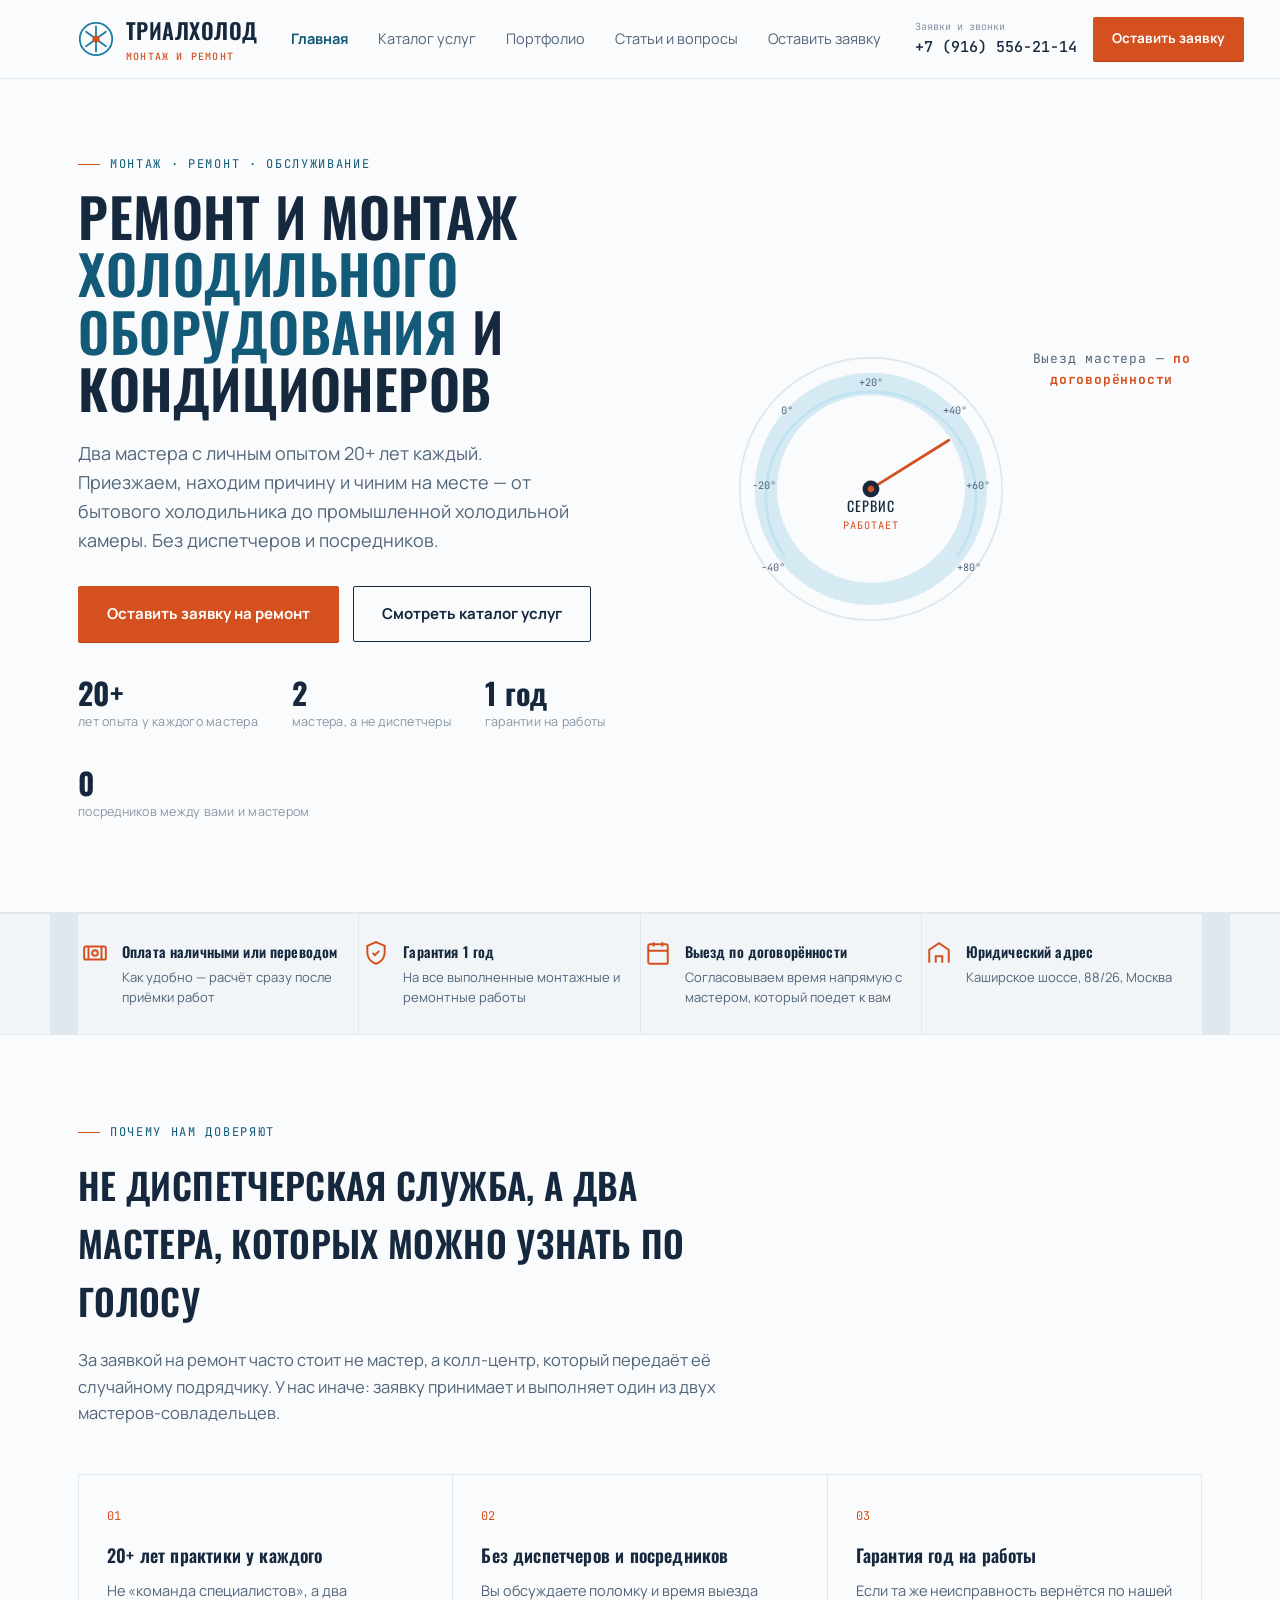
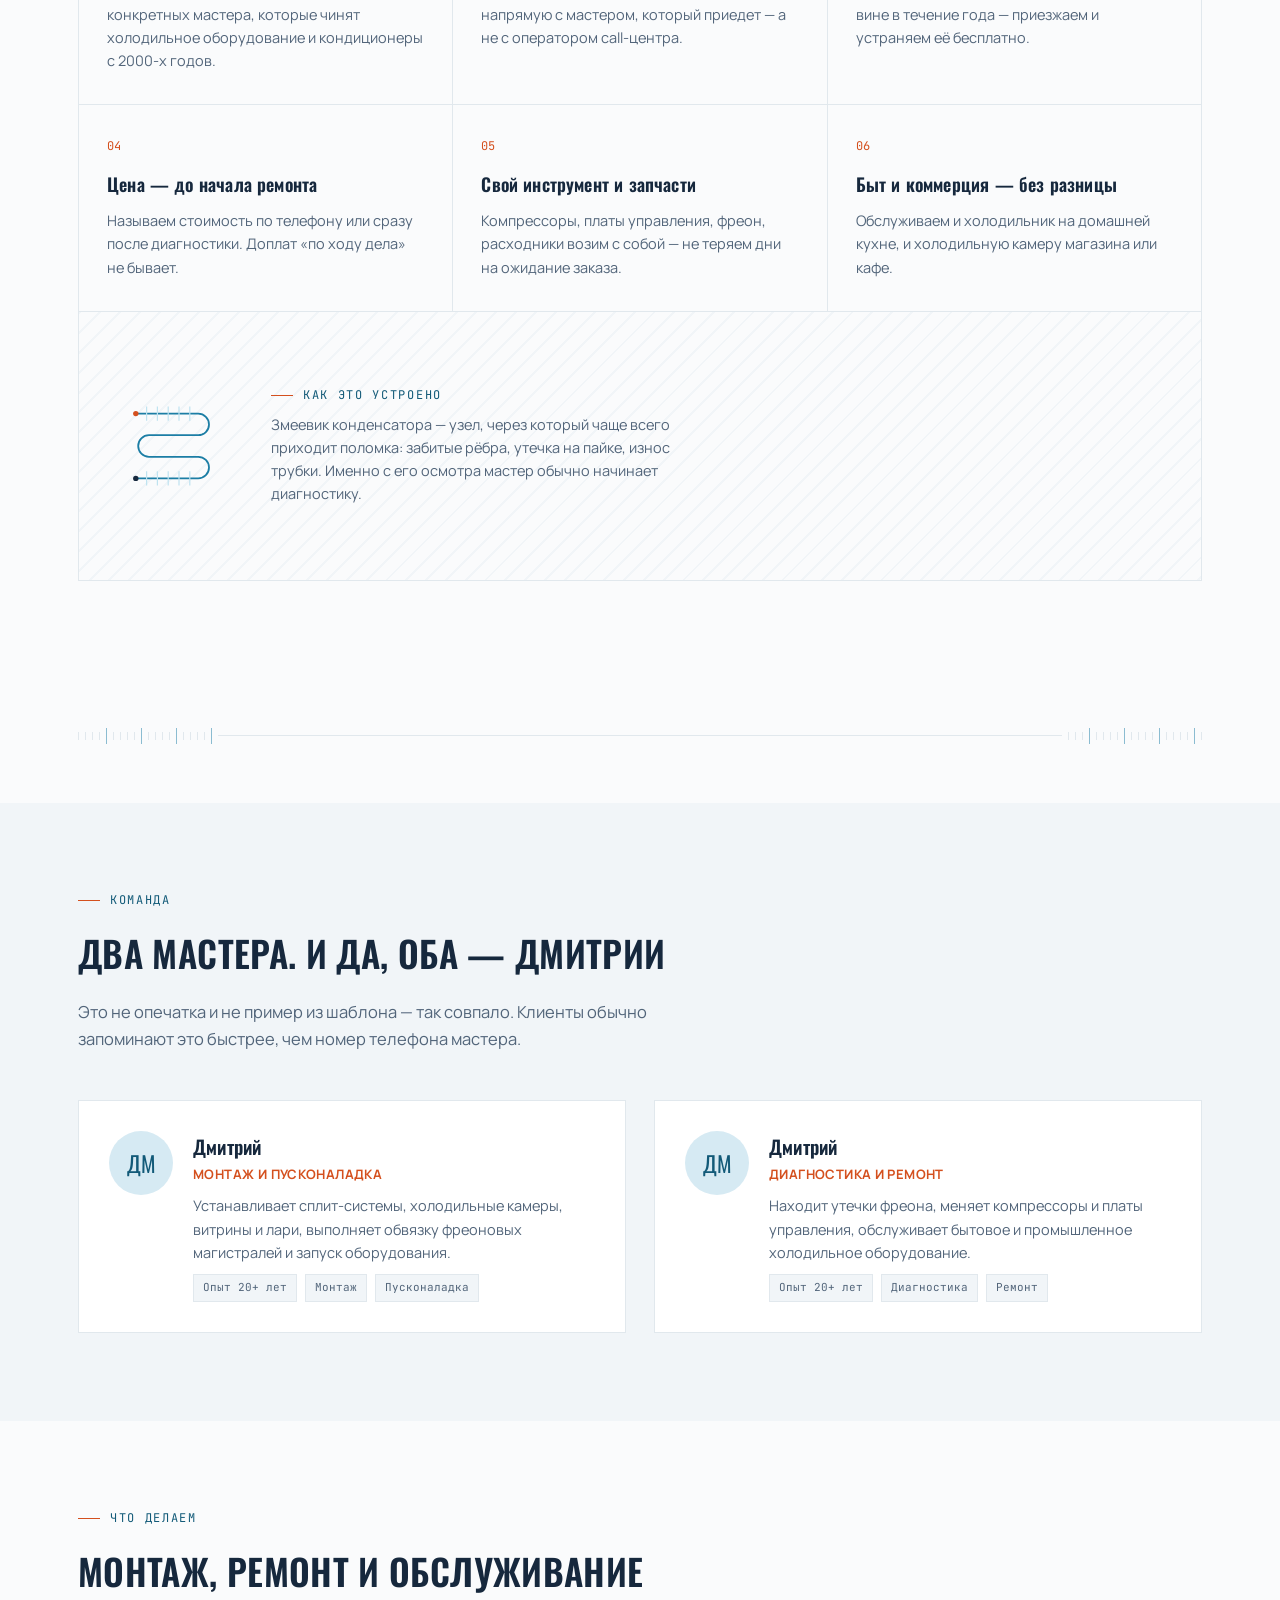
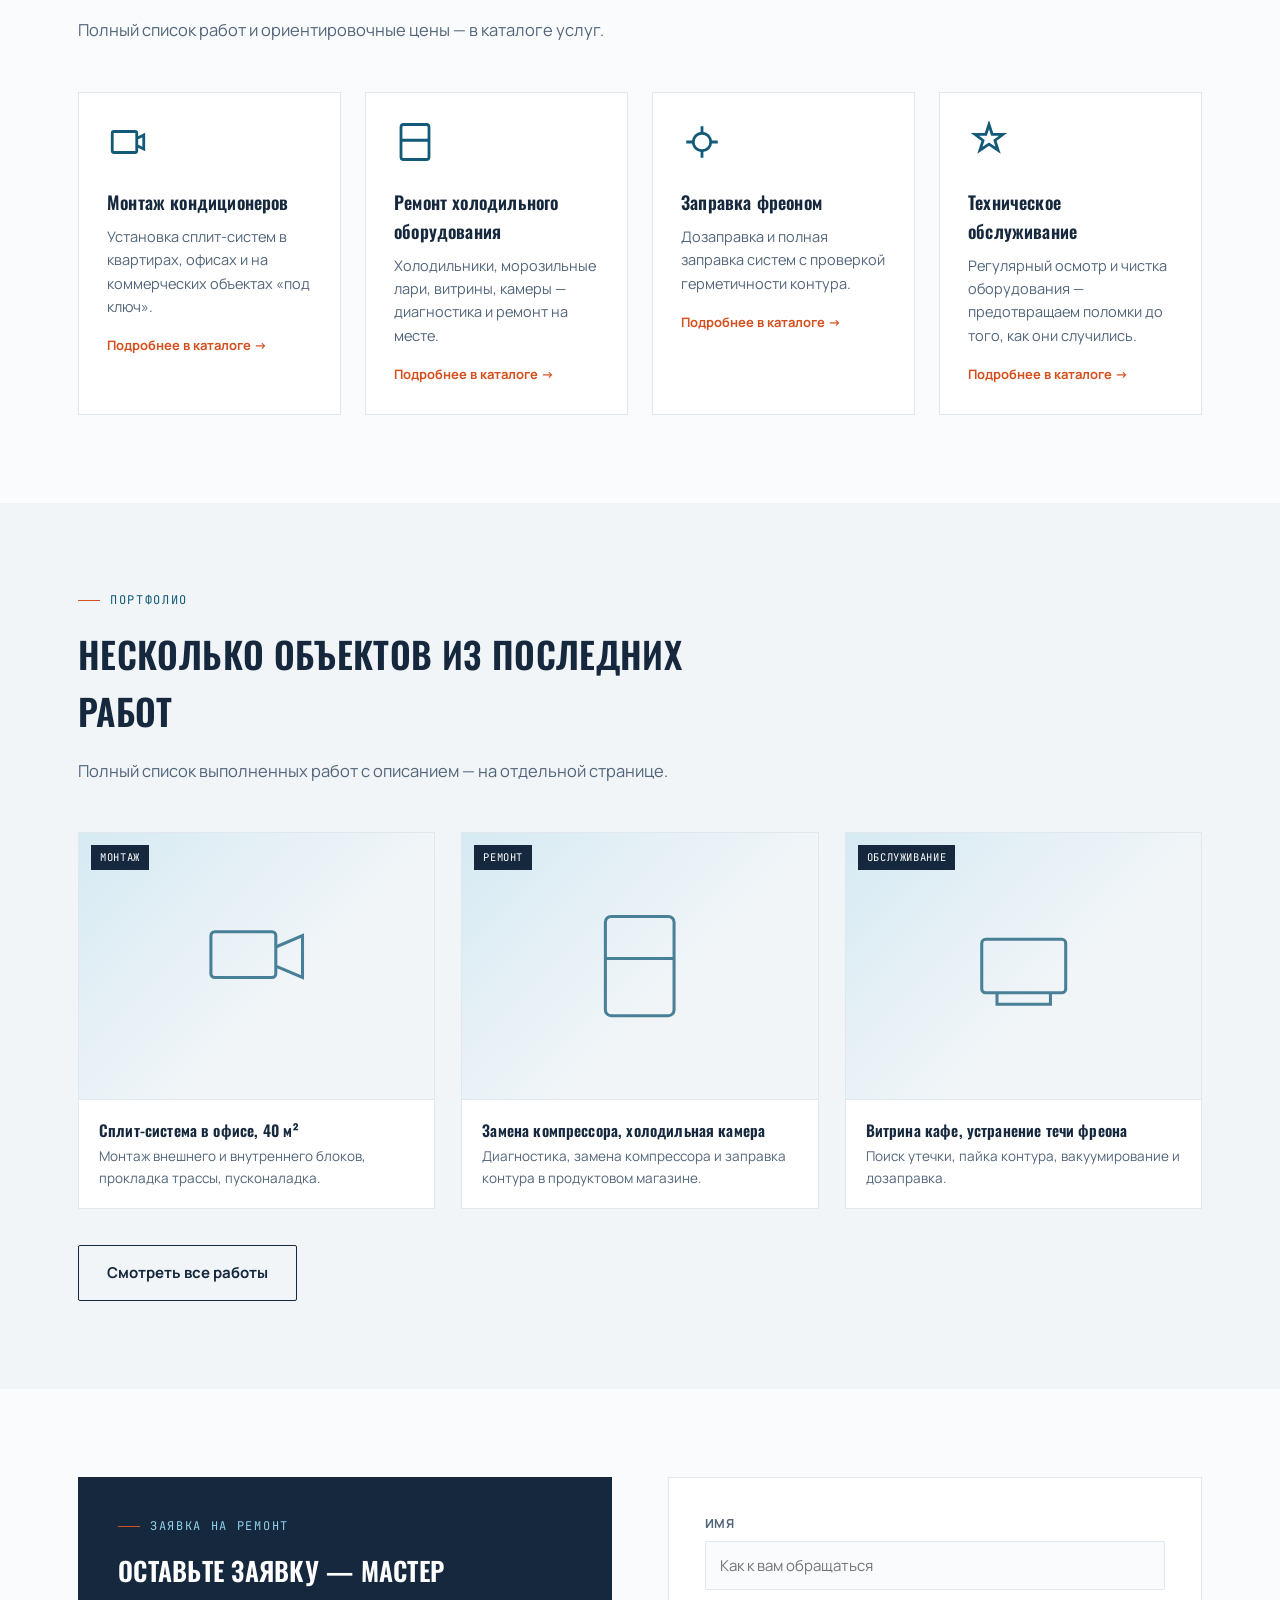
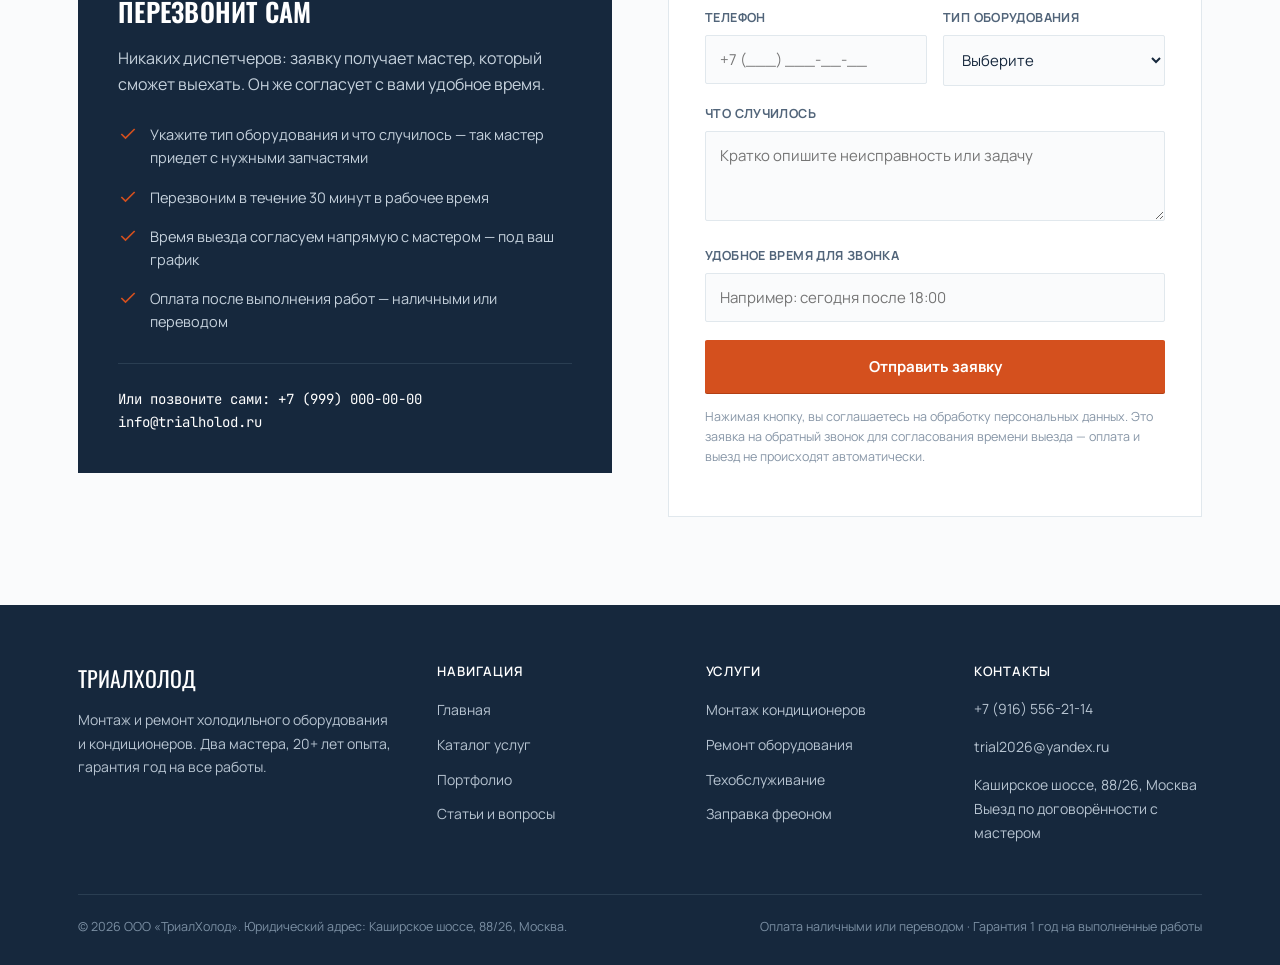
==== index.html @ 6e5ec0d1 "Update contact information in index.html" ====
<!DOCTYPE html>
<html lang="ru">
<head>
<!-- Yandex.Metrika counter -->
<script type="text/javascript">
    (function(m,e,t,r,i,k,a){
        m[i]=m[i]||function(){(m[i].a=m[i].a||[]).push(arguments)};
        m[i].l=1*new Date();
        for (var j = 0; j < document.scripts.length; j++) {if (document.scripts[j].src === r) { return; }}
        k=e.createElement(t),a=e.getElementsByTagName(t)[0],k.async=1,k.src=r,a.parentNode.insertBefore(k,a)
    })(window, document,'script','https://mc.yandex.ru/metrika/tag.js?id=111605319', 'ym');
    ym(111605319, 'init', {ssr:true, webvisor:true, clickmap:true, ecommerce:"dataLayer", referrer: document.referrer, url: location.href, accurateTrackBounce:true, trackLinks:true});
</script>
<noscript><div><img src="https://mc.yandex.ru/watch/111605319" style="position:absolute; left:-9999px;" alt="" /></div></noscript>
<!-- /Yandex.Metrika counter -->
 
<meta charset="UTF-8">
<meta name="viewport" content="width=device-width, initial-scale=1.0">
<title>ТриалХолод — ремонт и монтаж холодильного оборудования и кондиционеров</title>
<meta name="description" content="Монтаж и ремонт холодильного оборудования и кондиционеров. Два мастера с опытом 20+ лет. Гарантия год. Оставьте заявку на сайте.">
<link rel="preconnect" href="https://fonts.googleapis.com">
<link href="https://fonts.googleapis.com/css2?family=Oswald:wght@400;500;600;700&family=Manrope:wght@400;500;700;800&family=JetBrains+Mono:wght@400;500;700&display=swap" rel="stylesheet">
<link rel="stylesheet" href="style.css">
</head>
<body>
 
<header class="site-header">
  <div class="container">
    <a href="index.html" class="brand">
      <svg class="brand-mark" viewBox="0 0 40 40" fill="none" xmlns="http://www.w3.org/2000/svg">
        <circle cx="20" cy="20" r="18" stroke="#1C7EA5" stroke-width="2"/>
        <path d="M20 6V34M9 12L31 28M31 12L9 28" stroke="#1C7EA5" stroke-width="2" stroke-linecap="round"/>
        <circle cx="20" cy="20" r="4" fill="#D4501E"/>
      </svg>
      <span>ТРИАЛХОЛОД<small>монтаж и ремонт</small></span>
    </a>
 
    <button class="nav-toggle" aria-label="Открыть меню" aria-expanded="false">
      <span></span><span></span><span></span>
    </button>
 
    <nav class="main-nav">
      <a href="index.html" class="active">Главная</a>
      <a href="catalog.html">Каталог услуг</a>
      <a href="portfolio.html">Портфолио</a>
      <a href="articles.html">Статьи и вопросы</a>
      <a href="index.html#request">Оставить заявку</a>
    </nav>
 
    <div class="header-right">
      <a href="tel:+79990000000" class="header-phone"><small>Заявки и звонки</small>+7 (916) 556-21-14</a>
      <a href="index.html#request" class="btn btn-primary btn-sm">Оставить заявку</a>
    </div>
  </div>
</header>
 
<!-- ================= HERO ================= -->
<section class="hero">
  <div class="container">
    <div class="hero-text">
      <div class="eyebrow">Монтаж · Ремонт · Обслуживание</div>
      <h1>Ремонт и монтаж <em>холодильного оборудования</em> и кондиционеров</h1>
      <p class="lead">Два мастера с личным опытом 20+ лет каждый. Приезжаем, находим причину и чиним на месте — от бытового холодильника до промышленной холодильной камеры. Без диспетчеров и посредников.</p>
      <div class="hero-actions">
        <a href="#request" class="btn btn-primary">Оставить заявку на ремонт</a>
        <a href="catalog.html" class="btn btn-outline">Смотреть каталог услуг</a>
      </div>
      <div class="hero-stats">
        <div><b>20+</b><span>лет опыта у каждого мастера</span></div>
        <div><b>2</b><span>мастера, а не диспетчеры</span></div>
        <div><b>1 год</b><span>гарантии на работы</span></div>
        <div><b>0</b><span>посредников между вами и мастером</span></div>
      </div>
    </div>
 
    <div class="gauge-wrap">
      <svg viewBox="0 0 320 320" width="100%" style="max-width:340px">
        <circle cx="160" cy="160" r="140" fill="#FAFBFC" stroke="#E1E8ED" stroke-width="2"/>
        <circle cx="160" cy="160" r="112" fill="none" stroke="#D6EAF3" stroke-width="24" stroke-dasharray="1 6.2" stroke-linecap="round" transform="rotate(-210 160 160)" />
        <!-- дуга низкого/рабочего давления -->
        <path d="M 68 232 A 112 112 0 1 1 252 232" fill="none" stroke="#BFE3F0" stroke-width="3"/>
        <!-- метки шкалы, температура -->
        <g font-family="JetBrains Mono" font-size="11" fill="#52657A">
          <text x="55" y="248" text-anchor="middle">-40°</text>
          <text x="46" y="160" text-anchor="middle">-20°</text>
          <text x="70" y="80" text-anchor="middle">0°</text>
          <text x="160" y="50" text-anchor="middle">+20°</text>
          <text x="250" y="80" text-anchor="middle">+40°</text>
          <text x="274" y="160" text-anchor="middle">+60°</text>
          <text x="265" y="248" text-anchor="middle">+80°</text>
        </g>
        <!-- центральная надпись -->
        <text x="160" y="185" text-anchor="middle" font-family="Oswald" font-size="15" letter-spacing="1" fill="#16283D">СЕРВИС</text>
        <text x="160" y="203" text-anchor="middle" font-family="JetBrains Mono" font-size="11" letter-spacing="1" fill="#D4501E">РАБОТАЕТ</text>
        <!-- стрелка -->
        <g id="gaugeNeedle" style="transform-origin:160px 160px; transform: rotate(-140deg);">
          <line x1="160" y1="160" x2="160" y2="62" stroke="#D4501E" stroke-width="3" stroke-linecap="round"/>
          <circle cx="160" cy="160" r="9" fill="#16283D"/>
          <circle cx="160" cy="160" r="3.5" fill="#D4501E"/>
        </g>
      </svg>
      <div class="gauge-readout">Выезд мастера — <b>по договорённости</b></div>
    </div>
  </div>
</section>
 
<!-- ================= ИНФО-ПОЛОСА ================= -->
<div class="info-strip">
  <div class="container">
    <div class="info-item">
      <svg viewBox="0 0 24 24" fill="none" stroke="currentColor" stroke-width="1.8"><rect x="2" y="6" width="20" height="12" rx="1.5"/><circle cx="12" cy="12" r="2.6"/><path d="M6 6v12M18 6v12"/></svg>
      <div><h4>Оплата наличными или переводом</h4><p>Как удобно — расчёт сразу после приёмки работ</p></div>
    </div>
    <div class="info-item">
      <svg viewBox="0 0 24 24" fill="none" stroke="currentColor" stroke-width="1.8"><path d="M12 2l8 3.5v6c0 5-3.4 8.6-8 10.5-4.6-1.9-8-5.5-8-10.5v-6L12 2z"/><path d="M9 12l2 2 4-4"/></svg>
      <div><h4>Гарантия 1 год</h4><p>На все выполненные монтажные и ремонтные работы</p></div>
    </div>
    <div class="info-item">
      <svg viewBox="0 0 24 24" fill="none" stroke="currentColor" stroke-width="1.8"><rect x="3" y="4" width="18" height="18" rx="1.5"/><path d="M3 10h18M8 2v4M16 2v4"/></svg>
      <div><h4>Выезд по договорённости</h4><p>Согласовываем время напрямую с мастером, который поедет к вам</p></div>
    </div>
    <div class="info-item">
      <svg viewBox="0 0 24 24" fill="none" stroke="currentColor" stroke-width="1.8"><path d="M3 21V9l9-6 9 6v12"/><path d="M9 21v-6h6v6"/></svg>
      <div><h4>Юридический адрес</h4><p>Каширское шоссе, 88/26, Москва</p></div>
    </div>
  </div>
</div>
 
<!-- ================= ДОВЕРИЕ ================= -->
<section id="trust">
  <div class="container">
    <div class="section-head">
      <div class="eyebrow">Почему нам доверяют</div>
      <h2>Не диспетчерская служба, а два мастера, которых можно узнать по голосу</h2>
      <p>За заявкой на ремонт часто стоит не мастер, а колл-центр, который передаёт её случайному подрядчику. У нас иначе: заявку принимает и выполняет один из двух мастеров-совладельцев.</p>
    </div>
 
    <div class="trust-grid">
      <div class="trust-card">
        <div class="num">01</div>
        <h3>20+ лет практики у каждого</h3>
        <p>Не «команда специалистов», а два конкретных мастера, которые чинят холодильное оборудование и кондиционеры с 2000-х годов.</p>
      </div>
      <div class="trust-card">
        <div class="num">02</div>
        <h3>Без диспетчеров и посредников</h3>
        <p>Вы обсуждаете поломку и время выезда напрямую с мастером, который приедет — а не с оператором call-центра.</p>
      </div>
      <div class="trust-card">
        <div class="num">03</div>
        <h3>Гарантия год на работы</h3>
        <p>Если та же неисправность вернётся по нашей вине в течение года — приезжаем и устраняем её бесплатно.</p>
      </div>
      <div class="trust-card">
        <div class="num">04</div>
        <h3>Цена — до начала ремонта</h3>
        <p>Называем стоимость по телефону или сразу после диагностики. Доплат «по ходу дела» не бывает.</p>
      </div>
      <div class="trust-card">
        <div class="num">05</div>
        <h3>Свой инструмент и запчасти</h3>
        <p>Компрессоры, платы управления, фреон, расходники возим с собой — не теряем дни на ожидание заказа.</p>
      </div>
      <div class="trust-card">
        <div class="num">06</div>
        <h3>Быт и коммерция — без разницы</h3>
        <p>Обслуживаем и холодильник на домашней кухне, и холодильную камеру магазина или кафе.</p>
      </div>
    </div>
 
    <div class="trust-card--graphic">
      <svg viewBox="0 0 200 200" width="200" height="200">
        <!-- змеевик конденсатора: трубка + рёбра охлаждения -->
        <g fill="none" stroke="#1C7EA5" stroke-width="3" stroke-linecap="round">
          <path d="M28 46 H132 A18 18 0 0 1 150 64 V64 A18 18 0 0 1 132 82 H50 A18 18 0 0 0 32 100 V100 A18 18 0 0 0 50 118 H132 A18 18 0 0 1 150 136 V136 A18 18 0 0 1 132 154 H28"/>
        </g>
        <g stroke="#BFE3F0" stroke-width="2">
          <line x1="46" y1="34" x2="46" y2="58"/>
          <line x1="64" y1="34" x2="64" y2="58"/>
          <line x1="82" y1="34" x2="82" y2="58"/>
          <line x1="100" y1="34" x2="100" y2="58"/>
          <line x1="118" y1="34" x2="118" y2="58"/>
          <line x1="46" y1="142" x2="46" y2="166"/>
          <line x1="64" y1="142" x2="64" y2="166"/>
          <line x1="82" y1="142" x2="82" y2="166"/>
          <line x1="100" y1="142" x2="100" y2="166"/>
          <line x1="118" y1="142" x2="118" y2="166"/>
        </g>
        <circle cx="28" cy="46" r="4.5" fill="#D4501E"/>
        <circle cx="28" cy="154" r="4.5" fill="#16283D"/>
      </svg>
      <div class="graphic-caption">
        <div class="eyebrow">Как это устроено</div>
        <p>Змеевик конденсатора — узел, через который чаще всего приходит поломка: забитые рёбра, утечка на пайке, износ трубки. Именно с его осмотра мастер обычно начинает диагностику.</p>
      </div>
    </div>
  </div>
</section>
 
<div class="container"><div class="gauge-divider" aria-hidden="true">
  <span></span><span></span><span></span><span></span><span></span><span></span><span></span><span></span><span></span><span></span><span></span><span></span><span></span><span></span><span></span><span></span><span></span><span></span><span></span><span></span>
  <div class="mid"></div>
  <span></span><span></span><span></span><span></span><span></span><span></span><span></span><span></span><span></span><span></span><span></span><span></span><span></span><span></span><span></span><span></span><span></span><span></span><span></span><span></span>
</div></div>
 
<!-- ================= КОМАНДА ================= -->
<section class="section-alt" id="team">
  <div class="container">
    <div class="section-head">
      <div class="eyebrow">Команда</div>
      <h2>Два мастера. И да, оба — Дмитрии</h2>
      <p>Это не опечатка и не пример из шаблона — так совпало. Клиенты обычно запоминают это быстрее, чем номер телефона мастера.</p>
    </div>
 
    <div class="team-grid">
      <div class="team-card">
        <div class="team-avatar">ДМ</div>
        <div>
          <h3>Дмитрий</h3>
          <div class="team-role">Монтаж и пусконаладка</div>
          <p>Устанавливает сплит-системы, холодильные камеры, витрины и лари, выполняет обвязку фреоновых магистралей и запуск оборудования.</p>
          <div class="team-tags"><span>Опыт 20+ лет</span><span>Монтаж</span><span>Пусконаладка</span></div>
        </div>
      </div>
      <div class="team-card">
        <div class="team-avatar">ДМ</div>
        <div>
          <h3>Дмитрий</h3>
          <div class="team-role">Диагностика и ремонт</div>
          <p>Находит утечки фреона, меняет компрессоры и платы управления, обслуживает бытовое и промышленное холодильное оборудование.</p>
          <div class="team-tags"><span>Опыт 20+ лет</span><span>Диагностика</span><span>Ремонт</span></div>
        </div>
      </div>
    </div>
  </div>
</section>
 
<!-- ================= УСЛУГИ (превью) ================= -->
<section id="services">
  <div class="container">
    <div class="section-head">
      <div class="eyebrow">Что делаем</div>
      <h2>Монтаж, ремонт и обслуживание</h2>
      <p>Полный список работ и ориентировочные цены — в каталоге услуг.</p>
    </div>
 
    <div class="service-grid">
      <div class="service-card">
        <svg class="service-icon" viewBox="0 0 24 24" fill="none" stroke="currentColor" stroke-width="1.6"><rect x="3" y="6" width="14" height="12" rx="1"/><path d="M17 10l4-2v8l-4-2"/></svg>
        <h3>Монтаж кондиционеров</h3>
        <p>Установка сплит-систем в квартирах, офисах и на коммерческих объектах «под ключ».</p>
        <a class="more" href="catalog.html#montaj">Подробнее в каталоге →</a>
      </div>
      <div class="service-card">
        <svg class="service-icon" viewBox="0 0 24 24" fill="none" stroke="currentColor" stroke-width="1.6"><rect x="4" y="2" width="16" height="20" rx="1.5"/><path d="M4 11h16M8 6h.01M8 15h.01"/></svg>
        <h3>Ремонт холодильного оборудования</h3>
        <p>Холодильники, морозильные лари, витрины, камеры — диагностика и ремонт на месте.</p>
        <a class="more" href="catalog.html#remont">Подробнее в каталоге →</a>
      </div>
      <div class="service-card">
        <svg class="service-icon" viewBox="0 0 24 24" fill="none" stroke="currentColor" stroke-width="1.6"><path d="M12 3v4M12 17v4M3 12h4M17 12h4"/><circle cx="12" cy="12" r="5"/></svg>
        <h3>Заправка фреоном</h3>
        <p>Дозаправка и полная заправка систем с проверкой герметичности контура.</p>
        <a class="more" href="catalog.html#zapravka">Подробнее в каталоге →</a>
      </div>
      <div class="service-card">
        <svg class="service-icon" viewBox="0 0 24 24" fill="none" stroke="currentColor" stroke-width="1.6"><path d="M12 2l1.8 5.6H20l-4.6 3.5 1.8 5.6L12 13.2 6.8 16.7l1.8-5.6L4 7.6h6.2z"/></svg>
        <h3>Техническое обслуживание</h3>
        <p>Регулярный осмотр и чистка оборудования — предотвращаем поломки до того, как они случились.</p>
        <a class="more" href="catalog.html#to">Подробнее в каталоге →</a>
      </div>
    </div>
  </div>
</section>
 
<!-- ================= ПОРТФОЛИО (превью) ================= -->
<section class="section-alt" id="portfolio-preview">
  <div class="container">
    <div class="section-head">
      <div class="eyebrow">Портфолио</div>
      <h2>Несколько объектов из последних работ</h2>
      <p>Полный список выполненных работ с описанием — на отдельной странице.</p>
    </div>
 
    <div class="portfolio-grid">
      <div class="portfolio-card">
        <div class="portfolio-media">
          <span class="portfolio-tag">Монтаж</span>
          <svg viewBox="0 0 64 64" fill="none" stroke="currentColor" stroke-width="1.6"><rect x="8" y="14" width="34" height="24" rx="2"/><path d="M42 22l14-6v22l-14-6"/></svg>
        </div>
        <div class="portfolio-body">
          <h4>Сплит-система в офисе, 40 м²</h4>
          <p>Монтаж внешнего и внутреннего блоков, прокладка трассы, пусконаладка.</p>
        </div>
      </div>
      <div class="portfolio-card">
        <div class="portfolio-media">
          <span class="portfolio-tag">Ремонт</span>
          <svg viewBox="0 0 64 64" fill="none" stroke="currentColor" stroke-width="1.6"><rect x="14" y="6" width="36" height="52" rx="3"/><path d="M14 28h36M22 14h.01M22 40h.01"/></svg>
        </div>
        <div class="portfolio-body">
          <h4>Замена компрессора, холодильная камера</h4>
          <p>Диагностика, замена компрессора и заправка контура в продуктовом магазине.</p>
        </div>
      </div>
      <div class="portfolio-card">
        <div class="portfolio-media">
          <span class="portfolio-tag">Обслуживание</span>
          <svg viewBox="0 0 64 64" fill="none" stroke="currentColor" stroke-width="1.6"><rect x="10" y="18" width="44" height="28" rx="2"/><path d="M18 46v6h28v-6"/></svg>
        </div>
        <div class="portfolio-body">
          <h4>Витрина кафе, устранение течи фреона</h4>
          <p>Поиск утечки, пайка контура, вакуумирование и дозаправка.</p>
        </div>
      </div>
    </div>
 
    <div style="margin-top:36px">
      <a href="portfolio.html" class="btn btn-outline">Смотреть все работы</a>
    </div>
  </div>
</section>
 
<!-- ================= ФОРМА ЗАЯВКИ ================= -->
<section id="request">
  <div class="container">
    <div class="form-wrap">
      <div class="form-panel">
        <div class="eyebrow" style="color:#8FD1EA">Заявка на ремонт</div>
        <h2>Оставьте заявку — мастер перезвонит сам</h2>
        <p>Никаких диспетчеров: заявку получает мастер, который сможет выехать. Он же согласует с вами удобное время.</p>
        <ul>
          <li>
            <svg viewBox="0 0 24 24" fill="none" stroke="currentColor" stroke-width="2"><path d="M20 6L9 17l-5-5"/></svg>
            Укажите тип оборудования и что случилось — так мастер приедет с нужными запчастями
          </li>
          <li>
            <svg viewBox="0 0 24 24" fill="none" stroke="currentColor" stroke-width="2"><path d="M20 6L9 17l-5-5"/></svg>
            Перезвоним в течение 30 минут в рабочее время
          </li>
          <li>
            <svg viewBox="0 0 24 24" fill="none" stroke="currentColor" stroke-width="2"><path d="M20 6L9 17l-5-5"/></svg>
            Время выезда согласуем напрямую с мастером — под ваш график
          </li>
          <li>
            <svg viewBox="0 0 24 24" fill="none" stroke="currentColor" stroke-width="2"><path d="M20 6L9 17l-5-5"/></svg>
            Оплата после выполнения работ — наличными или переводом
          </li>
        </ul>
        <div class="contact-line">
          Или позвоните сами: <a href="tel:+79990000000">+7 (999) 000-00-00</a><br>
          <a href="mailto:info@trialholod.ru">info@trialholod.ru</a>
        </div>
      </div>
 
      <form class="card-form" id="repairForm" action="https://formspree.io/f/xbgrkzpb" method="POST" novalidate>
        <div class="form-success" id="formSuccess"></div>
 
        <div class="field">
          <label for="f-name">Имя</label>
          <input type="text" id="f-name" name="name" placeholder="Как к вам обращаться" required>
        </div>
 
        <div class="field-row">
          <div class="field">
            <label for="f-phone">Телефон</label>
            <input type="tel" id="f-phone" name="phone" placeholder="+7 (___) ___-__-__" required>
          </div>
          <div class="field">
            <label for="f-equipment">Тип оборудования</label>
            <select id="f-equipment" name="equipment" required>
              <option value="" disabled selected>Выберите</option>
              <option>Бытовой холодильник</option>
              <option>Морозильный ларь / камера</option>
              <option>Холодильная витрина</option>
              <option>Кондиционер / сплит-система</option>
              <option>Промышленная холодильная установка</option>
              <option>Другое</option>
            </select>
          </div>
        </div>
 
        <div class="field">
          <label for="f-issue">Что случилось</label>
          <textarea id="f-issue" name="issue" placeholder="Кратко опишите неисправность или задачу"></textarea>
        </div>
 
        <div class="field">
          <label for="f-time">Удобное время для звонка</label>
          <input type="text" id="f-time" name="time" placeholder="Например: сегодня после 18:00">
        </div>
 
        <button type="submit" class="btn btn-primary btn-block">Отправить заявку</button>
        <p class="form-note">Нажимая кнопку, вы соглашаетесь на обработку персональных данных. Это заявка на обратный звонок для согласования времени выезда — оплата и выезд не происходят автоматически.</p>
      </form>
    </div>
  </div>
</section>
 
<footer class="site-footer">
  <div class="container">
    <div class="footer-grid">
      <div>
        <div class="footer-brand">ТРИАЛХОЛОД</div>
        <p>Монтаж и ремонт холодильного оборудования и кондиционеров. Два мастера, 20+ лет опыта, гарантия год на все работы.</p>
      </div>
      <div>
        <h4>Навигация</h4>
        <ul>
          <li><a href="index.html">Главная</a></li>
          <li><a href="catalog.html">Каталог услуг</a></li>
          <li><a href="portfolio.html">Портфолио</a></li>
          <li><a href="articles.html">Статьи и вопросы</a></li>
        </ul>
      </div>
      <div>
        <h4>Услуги</h4>
        <ul>
          <li><a href="catalog.html#montaj">Монтаж кондиционеров</a></li>
          <li><a href="catalog.html#remont">Ремонт оборудования</a></li>
          <li><a href="catalog.html#to">Техобслуживание</a></li>
          <li><a href="catalog.html#zapravka">Заправка фреоном</a></li>
        </ul>
      </div>
      <div>
        <h4>Контакты</h4>
        <p><a href="tel:+79165562114">+7 (916) 556-21-14</a></p>
        <p><a href="mailto:trial2026@yandex.ru">trial2026@yandex.ru</a></p>
        <p>Каширское шоссе, 88/26, Москва<br>Выезд по договорённости с мастером</p>
      </div>
    </div>
    <div class="footer-bottom">
      <span>© 2026 ООО «ТриалХолод». Юридический адрес: Каширское шоссе, 88/26, Москва.</span>
      <span>Оплата наличными или переводом · Гарантия 1 год на выполненные работы</span>
    </div>
  </div>
</footer>
 
<script src="script.js"></script>
</body>
</html>
---- style.css ----
/* ==========================================================================
   ТРИАЛХОЛОД — общие стили
   Палитра: холодный "морозный" верх + тёплый акцент манометра (гейдж-красный)
   ========================================================================== */
 
:root{
  --paper:      #FAFBFC;
  --paper-2:    #F1F5F8;
  --ink:        #16283D;
  --steel:      #52657A;
  --steel-lt:   #8695A6;
  --frost:      #D6EAF3;
  --frost-2:    #BFE3F0;
  --gauge-blue: #1C7EA5;
  --gauge-blue-dk:#125A78;
  --gauge-red:  #D4501E;
  --gauge-red-dk:#B23F14;
  --line:       #E1E8ED;
  --white:      #FFFFFF;
 
  --f-display: 'Oswald', 'Arial Narrow', sans-serif;
  --f-body: 'Manrope', 'Segoe UI', sans-serif;
  --f-mono: 'JetBrains Mono', 'Courier New', monospace;
 
  --radius: 2px;
  --container: 1180px;
}
 
*,*::before,*::after{ box-sizing:border-box; }
html{ scroll-behavior:smooth; }
body{
  margin:0;
  background:var(--paper);
  color:var(--ink);
  font-family:var(--f-body);
  font-size:16px;
  line-height:1.6;
  -webkit-font-smoothing:antialiased;
}
img{ max-width:100%; display:block; }
a{ color:inherit; }
h1,h2,h3,h4{
  font-family:var(--f-display);
  font-weight:600;
  letter-spacing:.01em;
  margin:0 0 .5em;
  color:var(--ink);
}
p{ margin:0 0 1em; color:var(--steel); }
.container{
  max-width:var(--container);
  margin:0 auto;
  padding:0 28px;
}
 
:focus-visible{
  outline:3px solid var(--gauge-blue);
  outline-offset:2px;
}
 
@media (prefers-reduced-motion: reduce){
  *{ animation-duration:.001ms !important; animation-iteration-count:1 !important; transition-duration:.001ms !important; scroll-behavior:auto !important; }
}
 
/* ---------- eyebrow / labels ---------- */
.eyebrow{
  font-family:var(--f-mono);
  font-size:12px;
  letter-spacing:.14em;
  text-transform:uppercase;
  color:var(--gauge-blue-dk);
  display:flex;
  align-items:center;
  gap:10px;
  margin-bottom:14px;
}
.eyebrow::before{
  content:"";
  width:22px; height:1px;
  background:var(--gauge-red);
  display:inline-block;
}
 
/* ---------- gauge tick divider (signature motif) ---------- */
.gauge-divider{
  display:flex;
  align-items:center;
  gap:6px;
  height:22px;
  margin:56px 0;
  color:var(--steel-lt);
  overflow:hidden;
}
.gauge-divider span{
  width:1px; height:8px; background:var(--line); flex:0 0 auto;
}
.gauge-divider span:nth-child(5n){ height:16px; background:var(--gauge-blue); opacity:.5;}
.gauge-divider .mid{
  flex:1 1 auto; height:1px; background:var(--line);
}
 
/* ---------- header ---------- */
.site-header{
  position:sticky; top:0; z-index:50;
  background:rgba(250,251,252,.92);
  backdrop-filter:blur(6px);
  border-bottom:1px solid var(--line);
}
.site-header .container{
  display:flex; align-items:center; justify-content:space-between;
  height:78px;
  gap:20px;
}
.brand{
  display:flex; align-items:center; gap:12px;
  font-family:var(--f-display);
  font-size:22px;
  font-weight:600;
  letter-spacing:.02em;
  text-decoration:none;
  color:var(--ink);
  white-space:nowrap;
}
.brand-mark{
  width:36px; height:36px;
  flex:0 0 auto;
}
.brand small{
  display:block;
  font-family:var(--f-mono);
  font-size:10px;
  letter-spacing:.12em;
  color:var(--gauge-red);
  font-weight:500;
  text-transform:uppercase;
}
nav.main-nav{
  display:flex; align-items:center; gap:2px;
}
nav.main-nav a{
  font-size:14.5px;
  text-decoration:none;
  color:var(--steel);
  padding:10px 14px;
  border-radius:var(--radius);
  transition:color .15s ease, background .15s ease;
  white-space:nowrap;
}
nav.main-nav a:hover{ color:var(--ink); background:var(--paper-2); }
nav.main-nav a.active{ color:var(--gauge-blue-dk); font-weight:700; }
.header-right{ display:flex; align-items:center; gap:16px; }
.header-phone{
  font-family:var(--f-mono);
  font-size:15px;
  font-weight:500;
  text-decoration:none;
  color:var(--ink);
  white-space:nowrap;
}
.header-phone small{ display:block; font-size:10px; color:var(--steel-lt); font-weight:400; }
 
.nav-toggle{ display:none; }
 
/* ---------- buttons ---------- */
.btn{
  display:inline-flex; align-items:center; justify-content:center; gap:8px;
  font-family:var(--f-body);
  font-weight:700;
  font-size:15px;
  padding:15px 28px;
  border-radius:var(--radius);
  border:1px solid transparent;
  cursor:pointer;
  text-decoration:none;
  transition:transform .12s ease, box-shadow .12s ease, background .15s ease;
  white-space:nowrap;
}
.btn:active{ transform:translateY(1px); }
.btn-primary{
  background:var(--gauge-red);
  color:#fff;
  box-shadow:0 1px 0 var(--gauge-red-dk);
}
.btn-primary:hover{ background:var(--gauge-red-dk); }
.btn-outline{
  background:transparent;
  border-color:var(--ink);
  color:var(--ink);
}
.btn-outline:hover{ background:var(--ink); color:#fff; }
.btn-ghost{
  background:var(--paper-2);
  color:var(--ink);
}
.btn-ghost:hover{ background:var(--frost); }
.btn-sm{ padding:10px 18px; font-size:13.5px; }
.btn-block{ width:100%; }
 
/* ---------- hero ---------- */
.hero{
  padding:76px 0 88px;
  position:relative;
  overflow:hidden;
  border-bottom:1px solid var(--line);
}
.hero .container{
  display:grid;
  grid-template-columns:1.1fr .9fr;
  gap:56px;
  align-items:center;
}
.hero h1{
  font-size:clamp(34px,4.4vw,54px);
  line-height:1.06;
  text-transform:uppercase;
  margin-bottom:22px;
}
.hero h1 em{
  font-style:normal;
  color:var(--gauge-blue-dk);
}
.hero .lead{
  font-size:18px;
  color:var(--steel);
  max-width:46ch;
  margin-bottom:32px;
}
.hero-actions{ display:flex; gap:14px; flex-wrap:wrap; margin-bottom:36px; }
.hero-stats{
  display:flex; gap:34px; flex-wrap:wrap;
}
.hero-stats div b{
  display:block;
  font-family:var(--f-display);
  font-size:30px;
  color:var(--ink);
  line-height:1;
}
.hero-stats div span{
  font-size:12.5px; color:var(--steel-lt); letter-spacing:.02em;
}
 
/* gauge illustration */
.gauge-wrap{ display:flex; justify-content:center; }
.gauge-readout{
  text-align:center;
  font-family:var(--f-mono);
  margin-top:10px;
  color:var(--steel);
  font-size:13px;
  letter-spacing:.06em;
}
.gauge-readout b{ color:var(--gauge-red); }
 
/* ---------- sections ---------- */
section{ padding:88px 0; }
.section-head{ max-width:640px; margin-bottom:48px; }
.section-head h2{ font-size:clamp(26px,3vw,36px); text-transform:uppercase; }
.section-head p{ font-size:16.5px; }
.section-alt{ background:var(--paper-2); }
 
/* ---------- trust block ---------- */
.trust-grid{
  display:grid;
  grid-template-columns:repeat(3,1fr);
  gap:1px;
  background:var(--line);
  border:1px solid var(--line);
}
@media (max-width:900px){
  .trust-grid{ grid-template-columns:repeat(2,1fr); }
}
@media (max-width:560px){
  .trust-grid{ grid-template-columns:1fr; }
}
.trust-card{
  background:var(--paper);
  padding:32px 28px;
}
.trust-card--graphic{
  display:flex; align-items:center; gap:32px;
  padding:34px 40px;
  border:1px solid var(--line);
  border-top:none;
  background:
    repeating-linear-gradient(135deg, var(--paper-2) 0 2px, var(--paper) 2px 14px);
}
.trust-card--graphic svg{ width:120px; flex:0 0 auto; }
.trust-card--graphic .graphic-caption{ }
.trust-card--graphic .graphic-caption .eyebrow{ margin-bottom:8px; }
.trust-card--graphic .graphic-caption p{ margin:0; font-size:14.5px; max-width:46ch; }
.trust-card .num{
  font-family:var(--f-mono);
  font-size:12px;
  color:var(--gauge-red);
  margin-bottom:14px;
}
.trust-card h3{ font-size:18px; margin-bottom:10px; }
.trust-card p{ font-size:14.5px; margin:0; }
 
/* ---------- team ---------- */
.team-grid{
  display:grid;
  grid-template-columns:repeat(auto-fit,minmax(280px,1fr));
  gap:28px;
}
.team-card{
  background:var(--white);
  border:1px solid var(--line);
  padding:30px;
  display:flex; gap:20px; align-items:flex-start;
}
.team-avatar{
  width:64px; height:64px; flex:0 0 auto;
  border-radius:50%;
  background:var(--frost);
  display:flex; align-items:center; justify-content:center;
  font-family:var(--f-display); font-size:22px; color:var(--gauge-blue-dk);
}
.team-card h3{ font-size:19px; margin-bottom:2px; }
.team-role{ font-size:13px; color:var(--gauge-red); font-weight:700; letter-spacing:.03em; text-transform:uppercase; margin-bottom:10px; }
.team-card p{ font-size:14.5px; margin-bottom:8px; }
.team-tags{ display:flex; gap:8px; flex-wrap:wrap; margin-top:10px;}
.team-tags span{
  font-family:var(--f-mono);
  font-size:11px;
  background:var(--paper-2);
  border:1px solid var(--line);
  padding:4px 9px;
  color:var(--steel);
}
 
/* ---------- services preview cards ---------- */
.service-grid{
  display:grid;
  grid-template-columns:repeat(auto-fit,minmax(260px,1fr));
  gap:24px;
}
.service-card{
  border:1px solid var(--line);
  background:var(--white);
  padding:28px;
  transition:border-color .15s ease, transform .15s ease;
}
.service-card:hover{ border-color:var(--gauge-blue); transform:translateY(-3px); }
.service-icon{
  width:42px; height:42px;
  margin-bottom:18px;
  color:var(--gauge-blue-dk);
}
.service-card h3{ font-size:18px; margin-bottom:8px; }
.service-card p{ font-size:14.5px; margin-bottom:14px; }
.service-card a.more{
  font-size:13px; font-weight:700; color:var(--gauge-red);
  text-decoration:none;
}
 
/* ---------- catalog page ---------- */
.cat-section{ padding:0 0 64px; }
.cat-section-title{
  display:flex; align-items:baseline; gap:16px;
  border-bottom:2px solid var(--ink);
  padding-bottom:14px; margin-bottom:28px;
}
.cat-section-title .idx{ font-family:var(--f-mono); color:var(--gauge-red); font-size:14px; }
.cat-section-title h2{ font-size:24px; margin:0; text-transform:uppercase; }
.cat-list{
  display:grid; grid-template-columns:repeat(auto-fit,minmax(300px,1fr));
  gap:1px;
  background:var(--line);
  border:1px solid var(--line);
}
.cat-item{
  background:var(--white);
  padding:22px 24px;
}
.cat-item h4{ font-size:16px; margin-bottom:6px; display:flex; justify-content:space-between; gap:10px; align-items:baseline;}
.cat-item .price{ font-family:var(--f-mono); font-size:13px; color:var(--gauge-blue-dk); white-space:nowrap; font-weight:700;}
.cat-item p{ font-size:14px; margin:0; }
 
/* ---------- portfolio ---------- */
.portfolio-grid{
  display:grid;
  grid-template-columns:repeat(auto-fit,minmax(280px,1fr));
  gap:26px;
}
.portfolio-card{
  border:1px solid var(--line);
  background:var(--white);
  overflow:hidden;
}
.portfolio-media{
  aspect-ratio:4/3;
  background:linear-gradient(135deg,var(--frost) 0%, var(--paper-2) 60%);
  display:flex; align-items:center; justify-content:center;
  position:relative;
  border-bottom:1px solid var(--line);
}
.portfolio-media svg{ width:46%; height:46%; color:var(--gauge-blue-dk); opacity:.75; }
.portfolio-tag{
  position:absolute; top:12px; left:12px;
  font-family:var(--f-mono); font-size:10.5px; letter-spacing:.06em;
  background:var(--ink); color:#fff;
  padding:4px 9px; text-transform:uppercase;
}
.portfolio-body{ padding:18px 20px; }
.portfolio-body h4{ font-size:15.5px; margin-bottom:4px; }
.portfolio-body p{ font-size:13.5px; margin:0; }
.portfolio-note{
  font-size:14px; color:var(--steel-lt); margin-top:36px; border-top:1px dashed var(--line); padding-top:20px;
}
 
/* ---------- FAQ / accordion ---------- */
.faq-list{ border-top:1px solid var(--line); }
.faq-item{ border-bottom:1px solid var(--line); }
.faq-q{
  width:100%;
  display:flex; align-items:center; justify-content:space-between; gap:16px;
  background:none; border:none; text-align:left; cursor:pointer;
  padding:22px 4px;
  font-family:var(--f-body); font-weight:700; font-size:16px; color:var(--ink);
}
.faq-q .plus{
  font-family:var(--f-mono); color:var(--gauge-red); font-size:20px; flex:0 0 auto;
  transition:transform .2s ease;
}
.faq-item.open .plus{ transform:rotate(45deg); }
.faq-a{
  max-height:0; overflow:hidden; transition:max-height .25s ease;
}
.faq-a p{ padding:0 4px 22px; font-size:14.5px; max-width:70ch; }
 
/* ---------- articles ---------- */
.article-grid{
  display:grid; grid-template-columns:repeat(auto-fit,minmax(300px,1fr));
  gap:28px;
}
.article-card{
  border:1px solid var(--line); background:var(--white);
  padding:0;
  display:flex; flex-direction:column;
}
.article-top{
  background:var(--paper-2);
  padding:20px 24px 16px;
  border-bottom:1px solid var(--line);
}
.article-top .eyebrow{ margin-bottom:8px; }
.article-body{ padding:20px 24px 24px; flex:1; display:flex; flex-direction:column;}
.article-body h3{ font-size:18px; margin-bottom:10px; }
.article-body p{ font-size:14.5px; }
.read-toggle{
  margin-top:auto;
  background:none; border:none; cursor:pointer;
  color:var(--gauge-blue-dk); font-weight:700; font-size:13.5px; padding:0;
  text-align:left;
}
.article-full{ max-height:0; overflow:hidden; transition:max-height .3s ease; }
.article-card.open .article-full{ max-height:900px; }
 
/* ---------- form ---------- */
.form-wrap{
  display:grid; grid-template-columns:1fr 1fr; gap:56px; align-items:start;
}
.form-panel{
  background:var(--ink);
  color:#fff;
  padding:40px;
}
.form-panel h2{ color:#fff; font-size:26px; text-transform:uppercase; }
.form-panel p{ color:#C6D2DD; }
.form-panel ul{ list-style:none; padding:0; margin:26px 0 0; }
.form-panel li{
  display:flex; gap:12px; align-items:flex-start;
  font-size:14.5px; color:#C6D2DD; margin-bottom:16px;
}
.form-panel li svg{ width:20px; height:20px; flex:0 0 auto; color:var(--gauge-red); margin-top:1px; }
.form-panel .contact-line{ margin-top:30px; padding-top:24px; border-top:1px solid #2A3E52; font-family:var(--f-mono); font-size:14px;}
.form-panel .contact-line a{ color:#fff; text-decoration:none; }
 
.card-form{
  background:var(--white);
  border:1px solid var(--line);
  padding:36px;
}
.field{ margin-bottom:18px; }
.field label{
  display:block; font-size:12.5px; font-weight:700; letter-spacing:.03em;
  text-transform:uppercase; color:var(--steel); margin-bottom:7px;
}
.field input, .field select, .field textarea{
  width:100%;
  font-family:var(--f-body);
  font-size:15px;
  padding:13px 14px;
  border:1px solid var(--line);
  background:var(--paper);
  color:var(--ink);
  border-radius:var(--radius);
}
.field input:focus, .field select:focus, .field textarea:focus{
  outline:none; border-color:var(--gauge-blue);
  background:#fff;
}
.field textarea{ resize:vertical; min-height:90px; }
.field-row{ display:grid; grid-template-columns:1fr 1fr; gap:16px; }
.form-note{ font-size:12.5px; color:var(--steel-lt); margin-top:14px; }
.form-success{
  display:none;
  border:1px solid var(--gauge-blue);
  background:var(--frost);
  color:var(--gauge-blue-dk);
  padding:16px 18px;
  font-size:14.5px;
  font-weight:600;
  margin-bottom:18px;
}
.form-success.show{ display:block; }
.form-success.form-error{
  border-color:var(--gauge-red);
  background:#FBE7E0;
  color:var(--gauge-red-dk);
}
 
/* ---------- payment / footer info strip ---------- */
.info-strip{
  border-top:1px solid var(--line);
  border-bottom:1px solid var(--line);
  background:var(--paper-2);
}
.info-strip .container{
  display:grid; grid-template-columns:repeat(auto-fit,minmax(220px,1fr));
  gap:1px; background:var(--line);
}
.info-item{
  background:var(--paper-2);
  padding:26px 4px;
  display:flex; gap:14px; align-items:flex-start;
}
.info-item svg{ width:26px; height:26px; flex:0 0 auto; color:var(--gauge-red); }
.info-item h4{ font-size:14.5px; margin-bottom:4px; }
.info-item p{ font-size:13px; margin:0; }
 
/* ---------- footer ---------- */
footer.site-footer{
  background:var(--ink);
  color:#B7C4D1;
  padding:56px 0 28px;
}
.footer-grid{
  display:grid; grid-template-columns:1.4fr 1fr 1fr 1fr;
  gap:40px;
  padding-bottom:36px;
  border-bottom:1px solid #2A3E52;
}
.footer-grid h4{ color:#fff; font-size:13px; letter-spacing:.06em; text-transform:uppercase; margin-bottom:16px; font-family:var(--f-body); }
.footer-brand{ font-family:var(--f-display); font-size:22px; color:#fff; margin-bottom:12px; }
.footer-grid p, .footer-grid a{ font-size:14px; color:#B7C4D1; text-decoration:none; line-height:1.7; }
.footer-grid ul{ list-style:none; padding:0; margin:0; }
.footer-grid li{ margin-bottom:9px; }
.footer-grid a:hover{ color:#fff; }
.footer-bottom{
  display:flex; justify-content:space-between; flex-wrap:wrap; gap:10px;
  padding-top:22px;
  font-size:12.5px; color:#7186997;
  color:#7B8FA3;
}
 
/* ---------- page hero (inner pages) ---------- */
.page-hero{
  padding:56px 0 48px;
  border-bottom:1px solid var(--line);
  background:var(--paper-2);
}
.page-hero h1{ font-size:clamp(28px,4vw,42px); text-transform:uppercase; margin-bottom:10px;}
.page-hero p{ font-size:16px; max-width:60ch; }
.breadcrumb{
  font-family:var(--f-mono); font-size:12px; color:var(--steel-lt);
  margin-bottom:18px;
}
.breadcrumb a{ color:var(--steel-lt); text-decoration:none; }
.breadcrumb a:hover{ color:var(--gauge-blue-dk); }
 
/* ---------- responsive ---------- */
@media (max-width: 980px){
  .hero .container{ grid-template-columns:1fr; }
  .gauge-wrap{ order:-1; max-width:280px; margin:0 auto; }
  .form-wrap{ grid-template-columns:1fr; }
  .footer-grid{ grid-template-columns:1fr 1fr; }
}
@media (max-width: 760px){
  nav.main-nav{
    position:fixed; inset:78px 0 0 0;
    background:var(--paper);
    flex-direction:column; align-items:stretch;
    padding:16px;
    transform:translateX(100%);
    transition:transform .25s ease;
    overflow-y:auto;
  }
  nav.main-nav.open{ transform:translateX(0); }
  nav.main-nav a{ padding:16px 10px; border-bottom:1px solid var(--line); font-size:16px; }
  .nav-toggle{
    display:flex; flex-direction:column; gap:5px; justify-content:center;
    width:36px; height:32px; background:none; border:none; cursor:pointer;
  }
  .nav-toggle span{ height:2px; background:var(--ink); display:block; }
  .header-phone{ display:none; }
  .field-row{ grid-template-columns:1fr; }
  .footer-grid{ grid-template-columns:1fr; }
  section{ padding:56px 0; }
  .trust-card--graphic{ flex-direction:column; text-align:center; padding:28px 24px; }
}
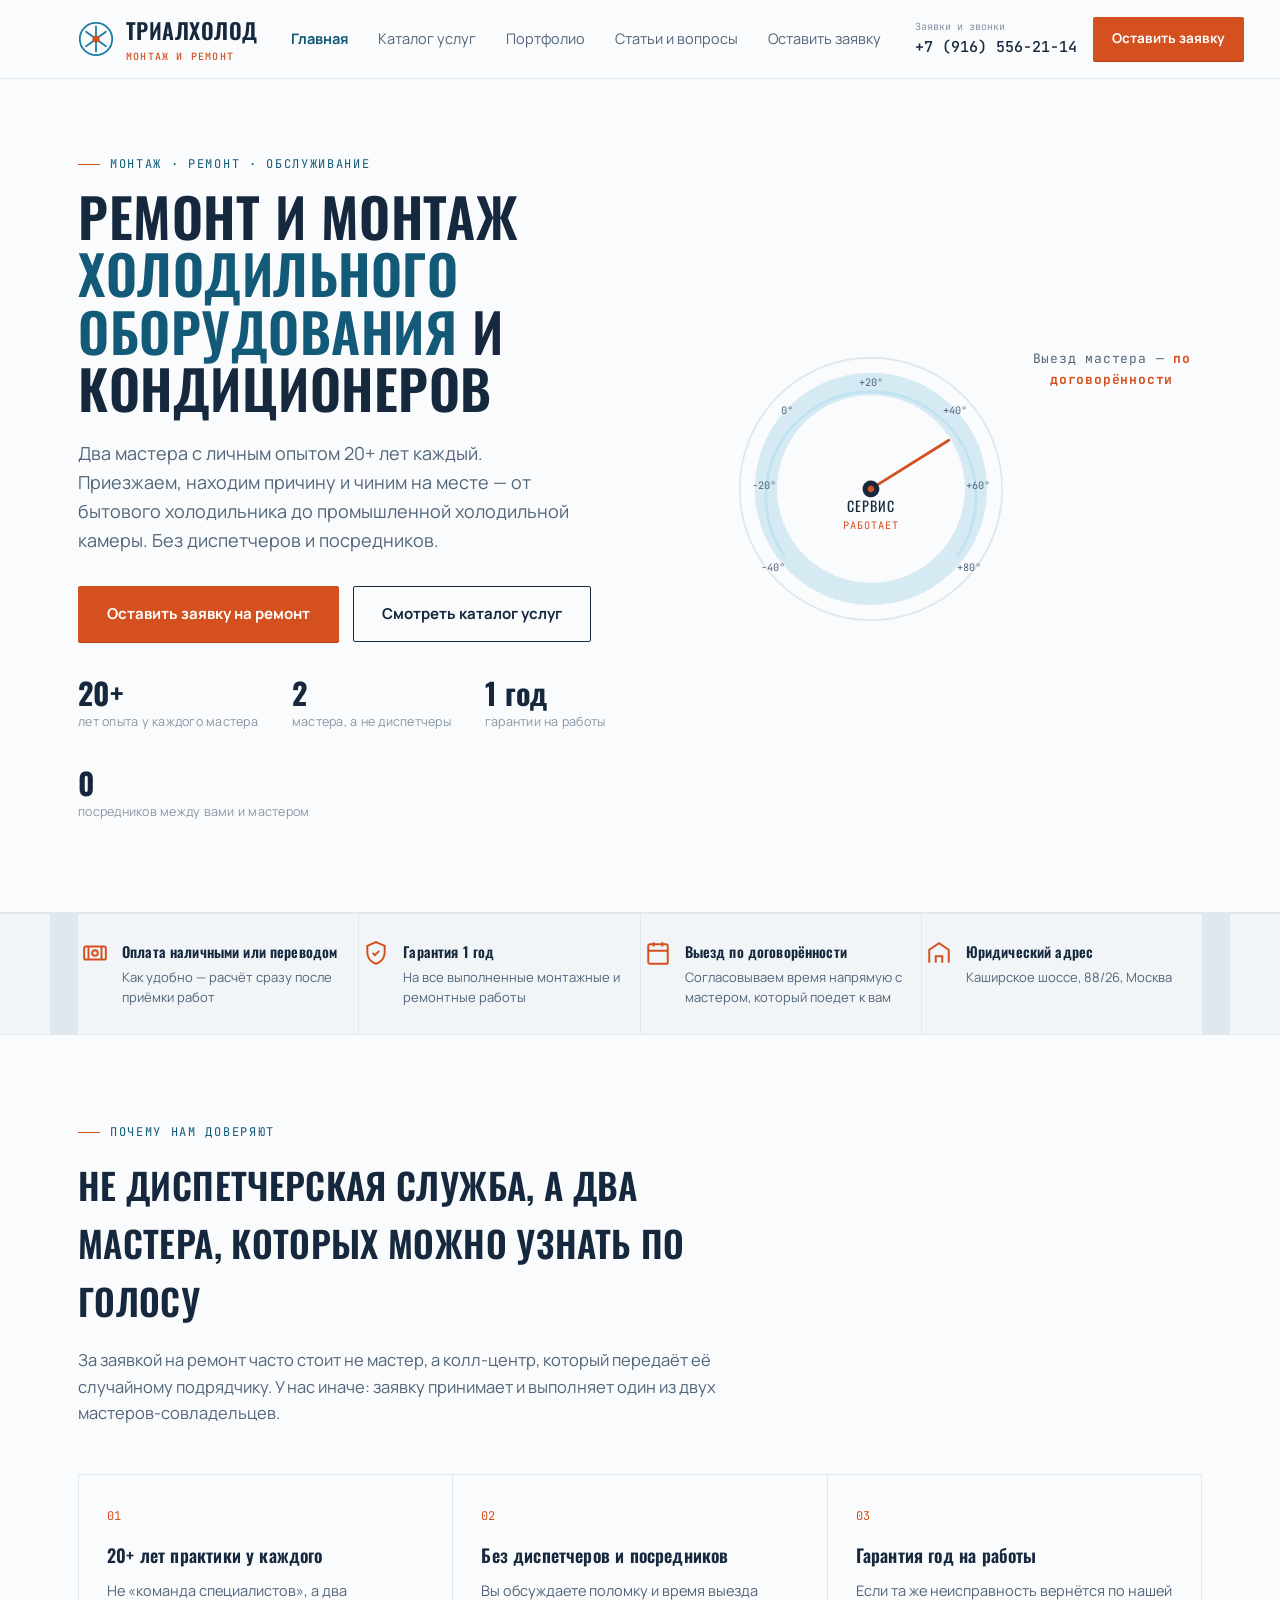
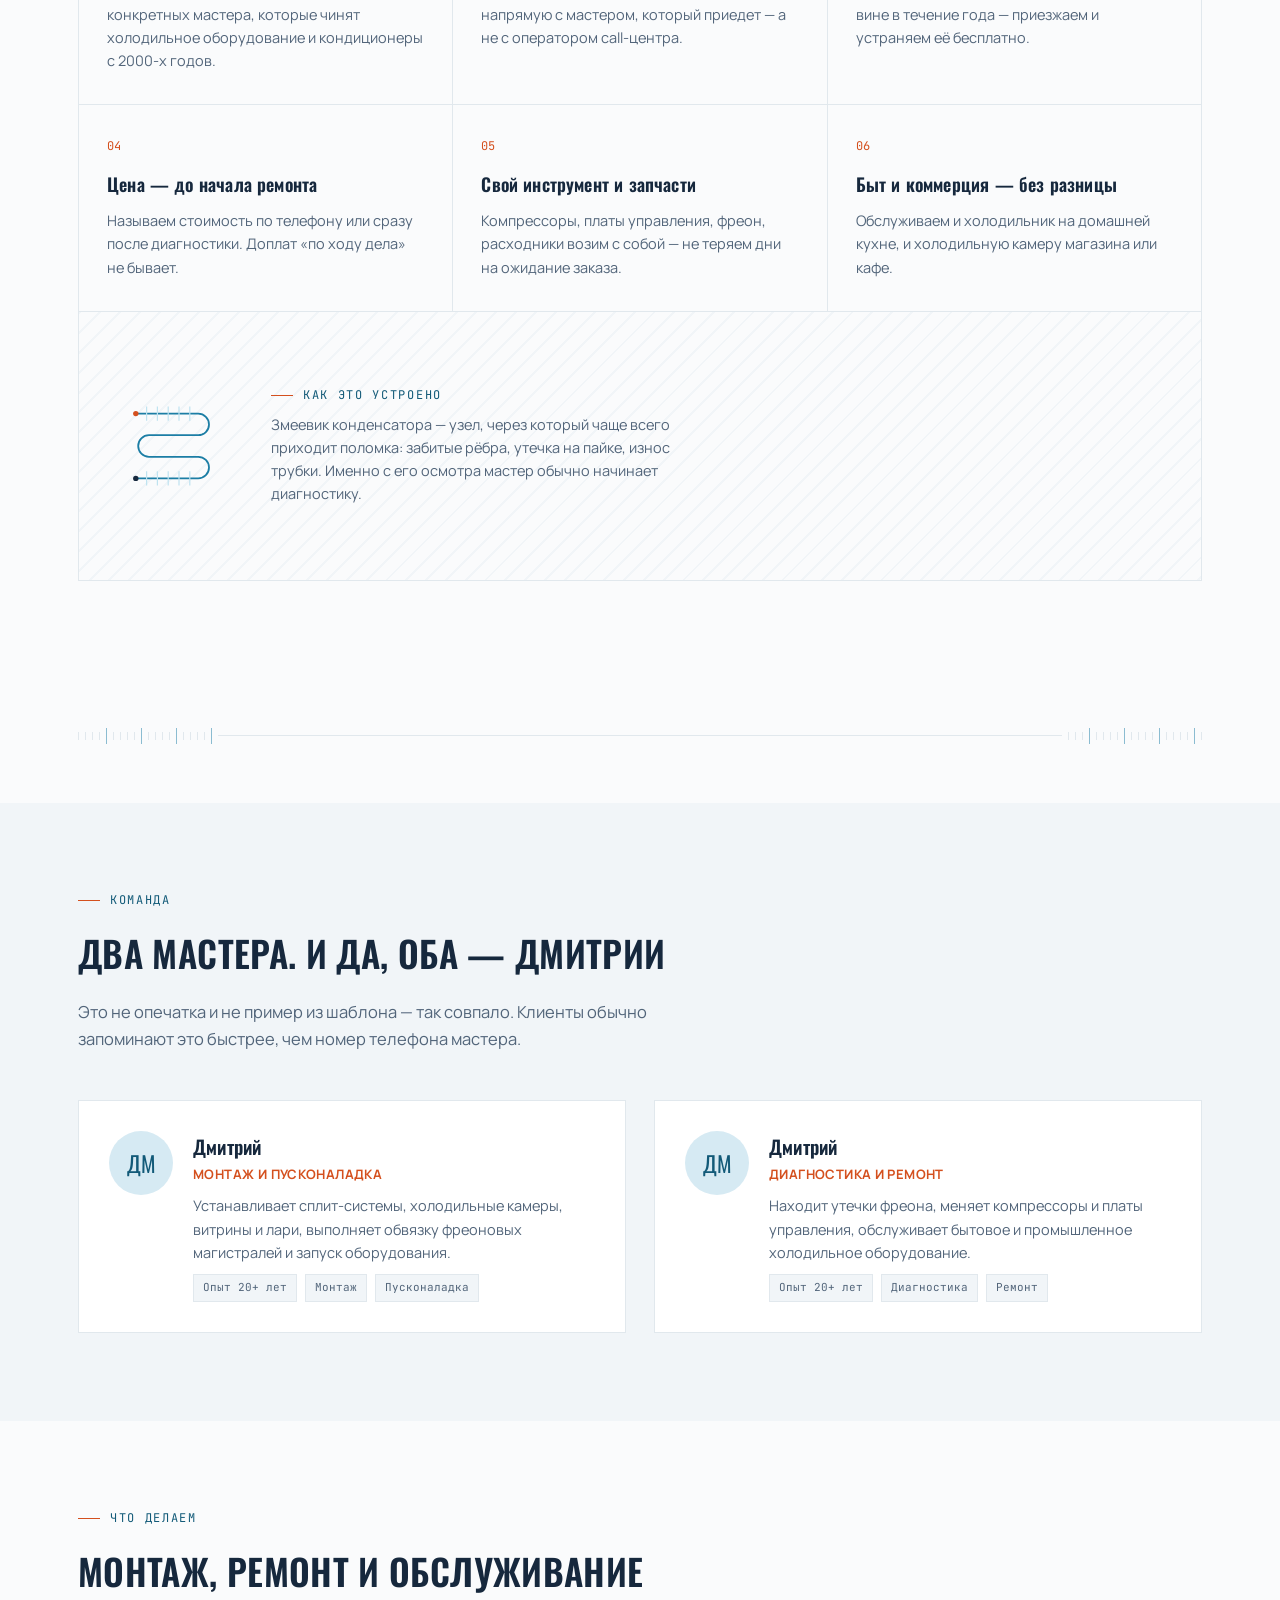
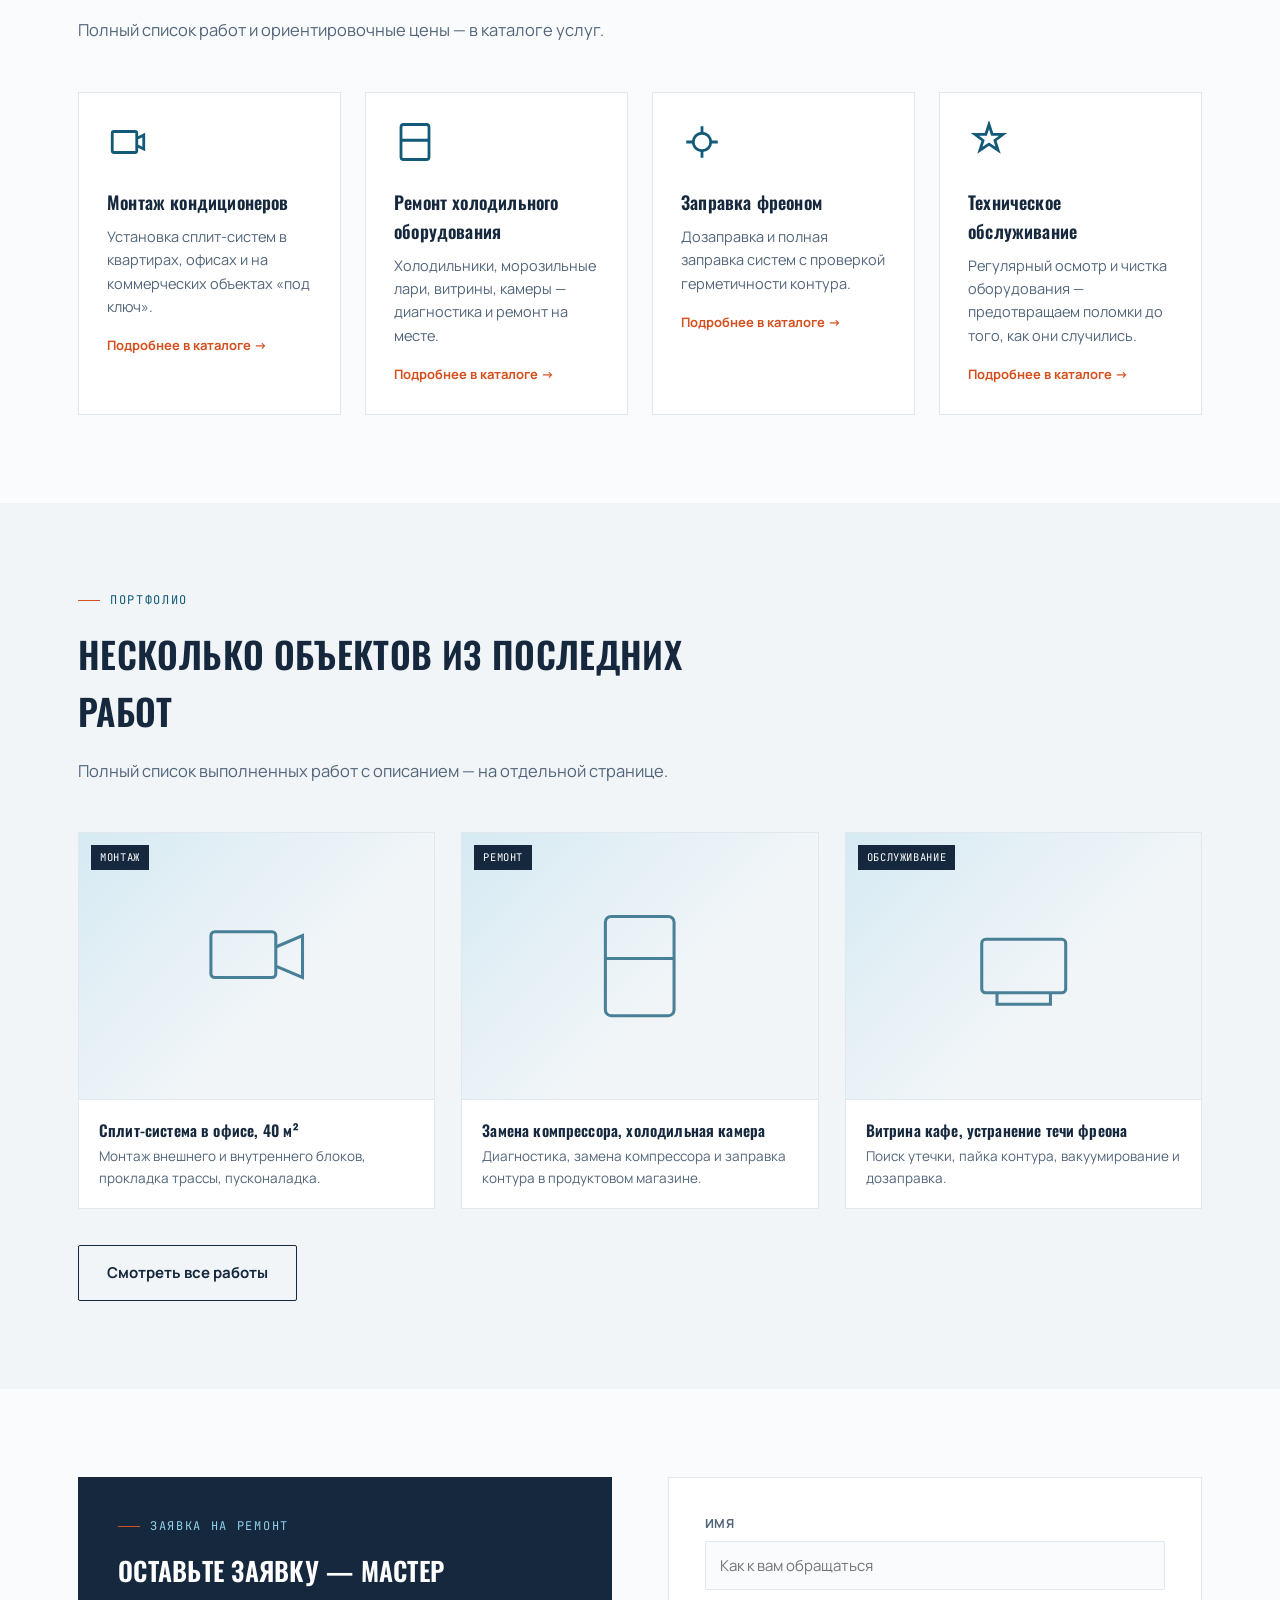
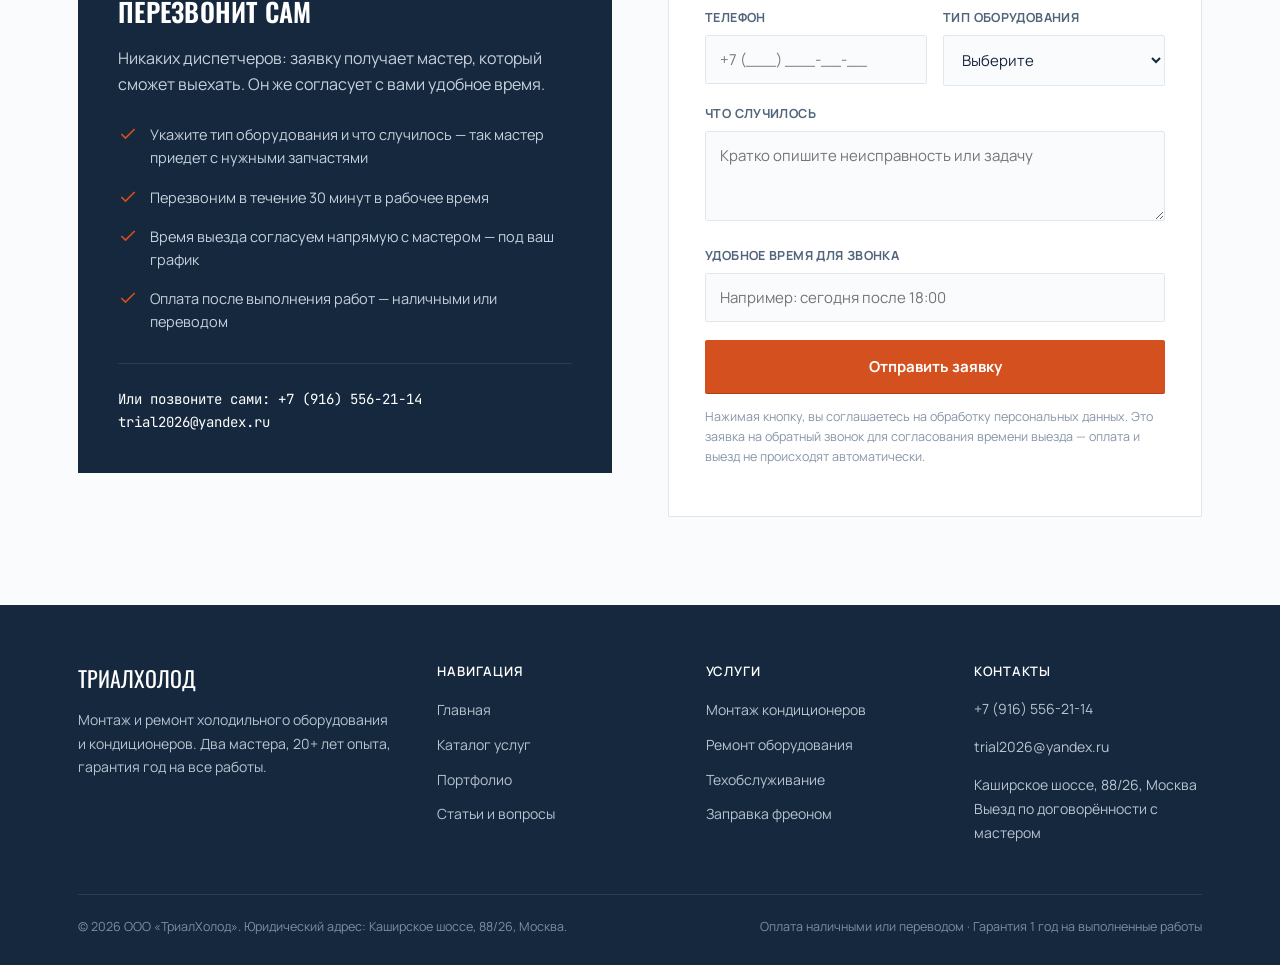
==== commit 51d1a278: "Update contact information in index.html" ====
--- a/index.html
+++ b/index.html
@@ -348,8 +348,8 @@
           </li>
         </ul>
         <div class="contact-line">
-          Или позвоните сами: <a href="tel:+79990000000">+7 (999) 000-00-00</a><br>
-          <a href="mailto:info@trialholod.ru">info@trialholod.ru</a>
+          Или позвоните сами: <a href="tel:+79165562114">+7 (916) 556-21-14</a><br>
+          <a href="mailto:tril2026@yandex.ru">trial2026@yandex.ru</a>
         </div>
       </div>
  
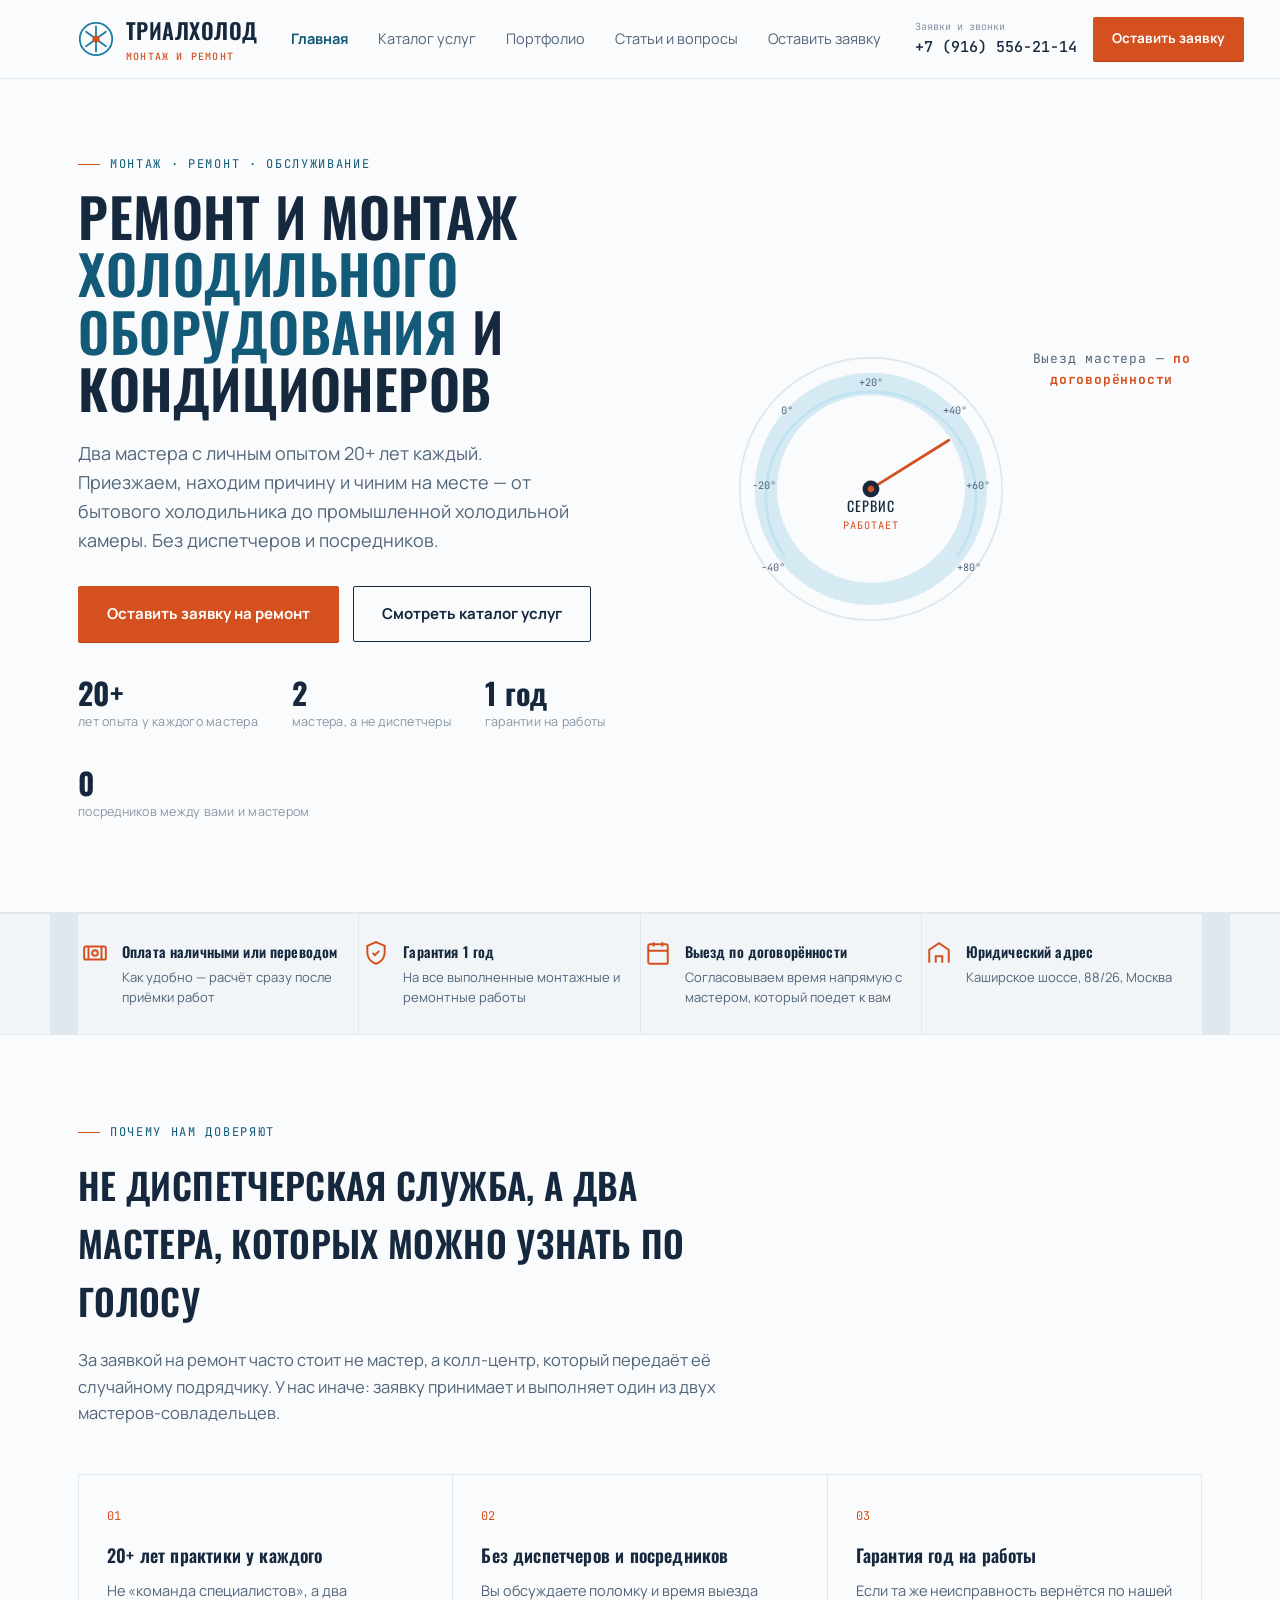
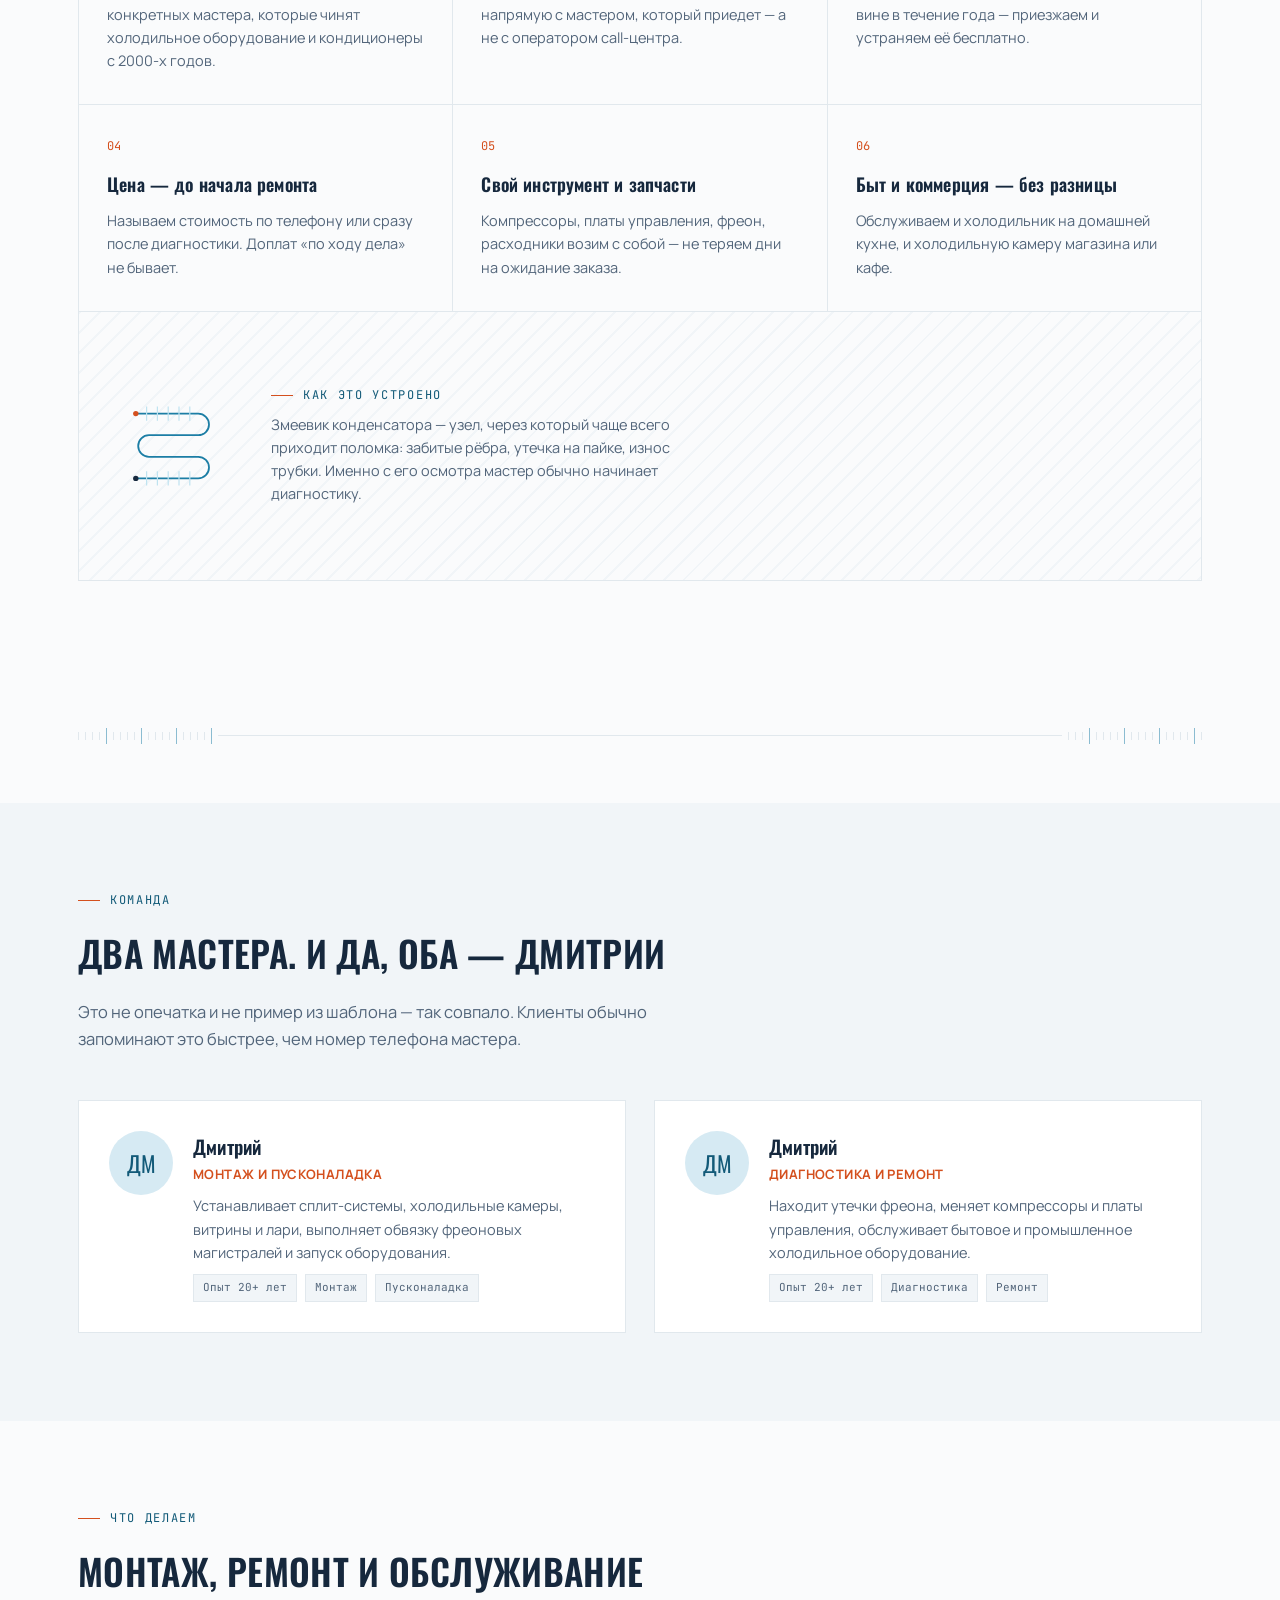
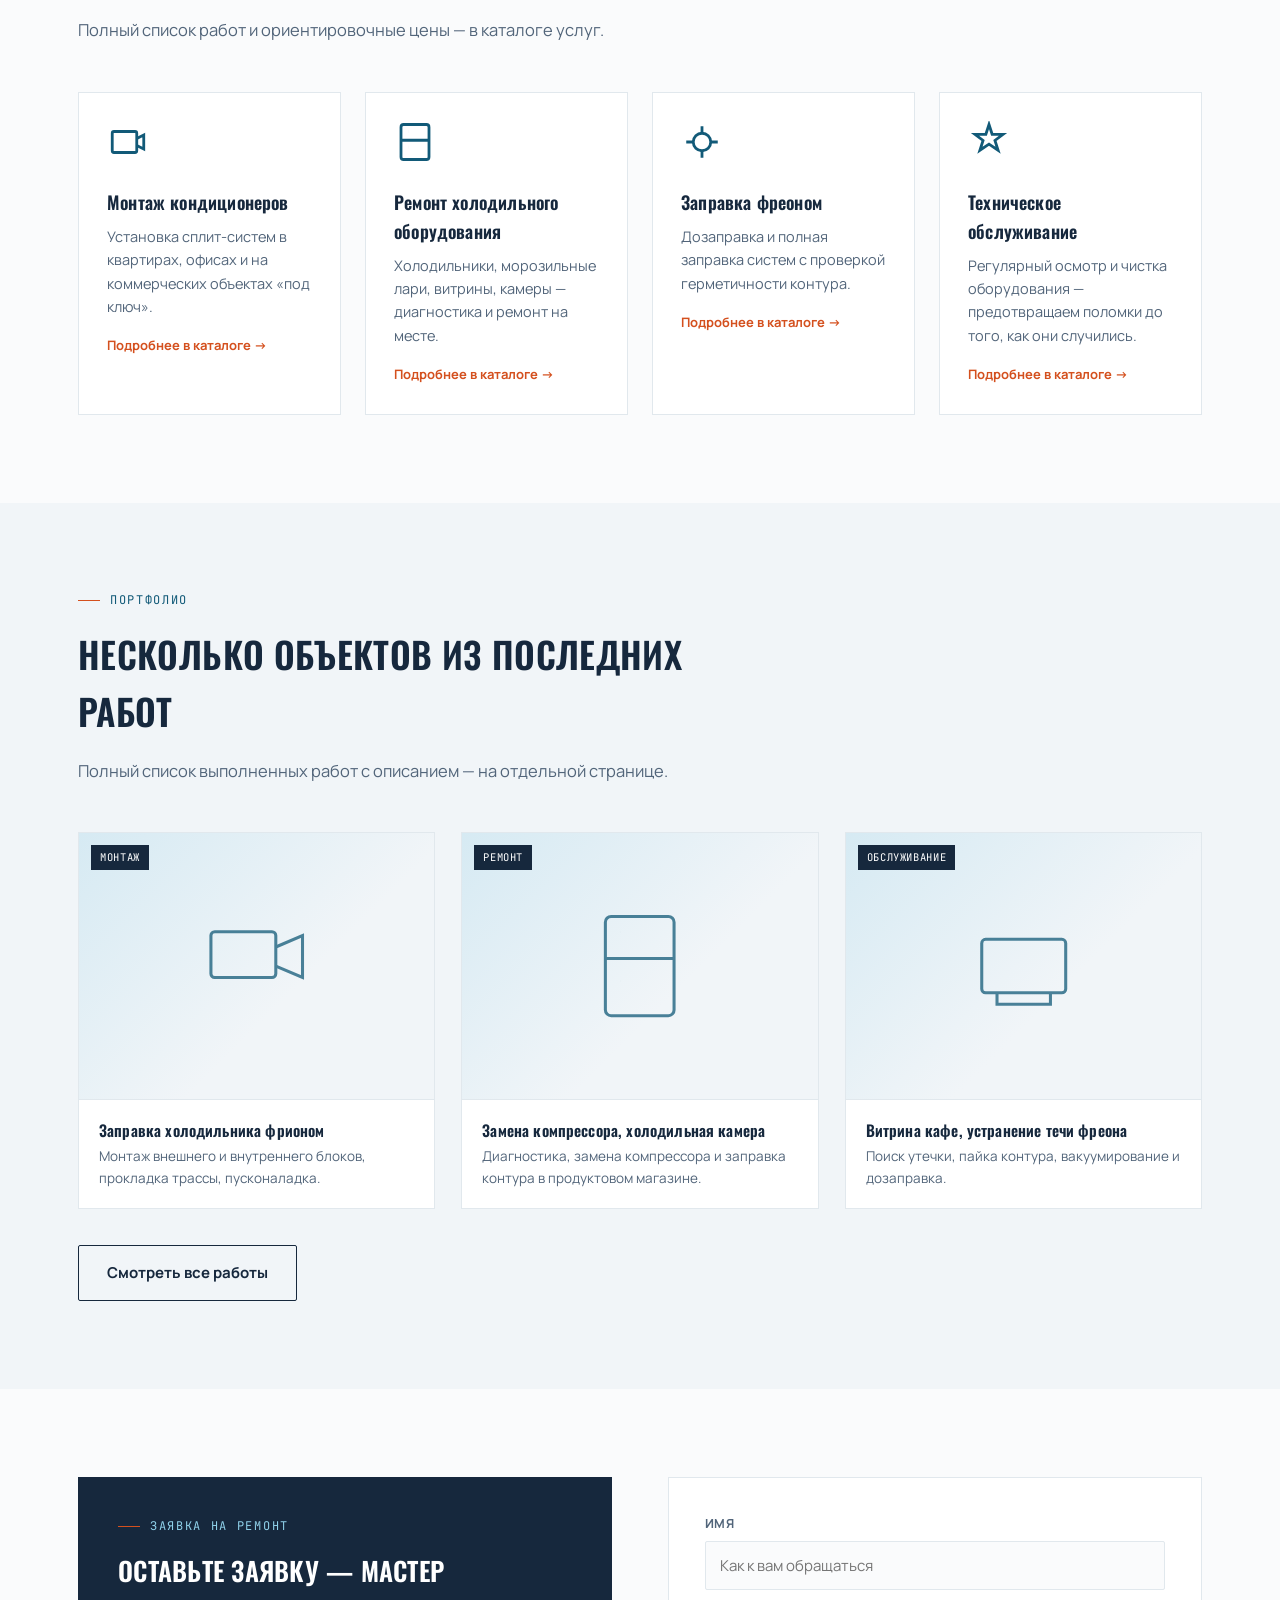
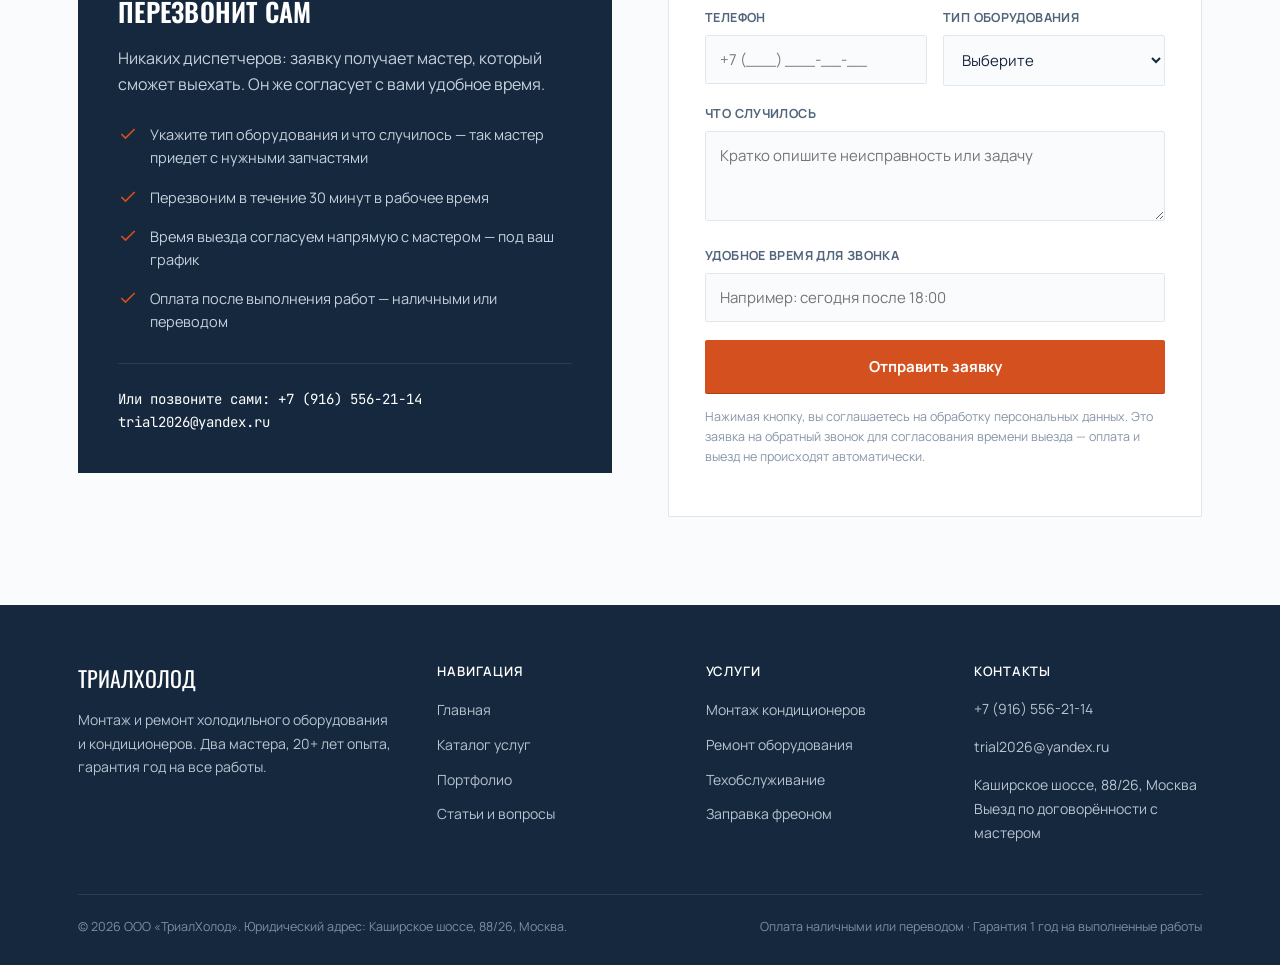
==== commit b42aca64: "Update portfolio project title in index.html" ====
--- a/index.html
+++ b/index.html
@@ -21,6 +21,36 @@
 <link rel="preconnect" href="https://fonts.googleapis.com">
 <link href="https://fonts.googleapis.com/css2?family=Oswald:wght@400;500;600;700&family=Manrope:wght@400;500;700;800&family=JetBrains+Mono:wght@400;500;700&display=swap" rel="stylesheet">
 <link rel="stylesheet" href="style.css">
+<script type="application/ld+json">
+{
+  "@context": "https://schema.org",
+  "@type": "HVACBusiness",
+  "name": "ТриалХолод",
+  "description": "Монтаж и ремонт холодильного оборудования и кондиционеров. Два мастера с опытом 20+ лет, гарантия год на все работы.",
+  "url": "https://savbambr.github.io/TRIAL/",
+  "telephone": "+7-999-000-00-00",
+  "priceRange": "от 1500 ₽",
+  "address": {
+    "@type": "PostalAddress",
+    "streetAddress": "Каширское шоссе, 88/26",
+    "addressLocality": "Москва",
+    "addressCountry": "RU"
+  },
+  "areaServed": {
+    "@type": "City",
+    "name": "Москва"
+  },
+  "makesOffer": [
+    { "@type": "Offer", "itemOffered": { "@type": "Service", "name": "Монтаж кондиционеров" } },
+    { "@type": "Offer", "itemOffered": { "@type": "Service", "name": "Ремонт холодильного оборудования" } },
+    { "@type": "Offer", "itemOffered": { "@type": "Service", "name": "Заправка фреоном" } },
+    { "@type": "Offer", "itemOffered": { "@type": "Service", "name": "Техническое обслуживание" } }
+  ]
+}
+</script>
+<link rel="icon" href="favicon.svg" type="image/svg+xml">
+<link rel="icon" href="favicon.ico" sizes="any">
+<link rel="apple-touch-icon" href="apple-touch-icon.png">
 </head>
 <body>
  
@@ -289,7 +319,7 @@
           <svg viewBox="0 0 64 64" fill="none" stroke="currentColor" stroke-width="1.6"><rect x="8" y="14" width="34" height="24" rx="2"/><path d="M42 22l14-6v22l-14-6"/></svg>
         </div>
         <div class="portfolio-body">
-          <h4>Сплит-система в офисе, 40 м²</h4>
+          <h4>Заправка холодильника фрионом</h4>
           <p>Монтаж внешнего и внутреннего блоков, прокладка трассы, пусконаладка.</p>
         </div>
       </div>
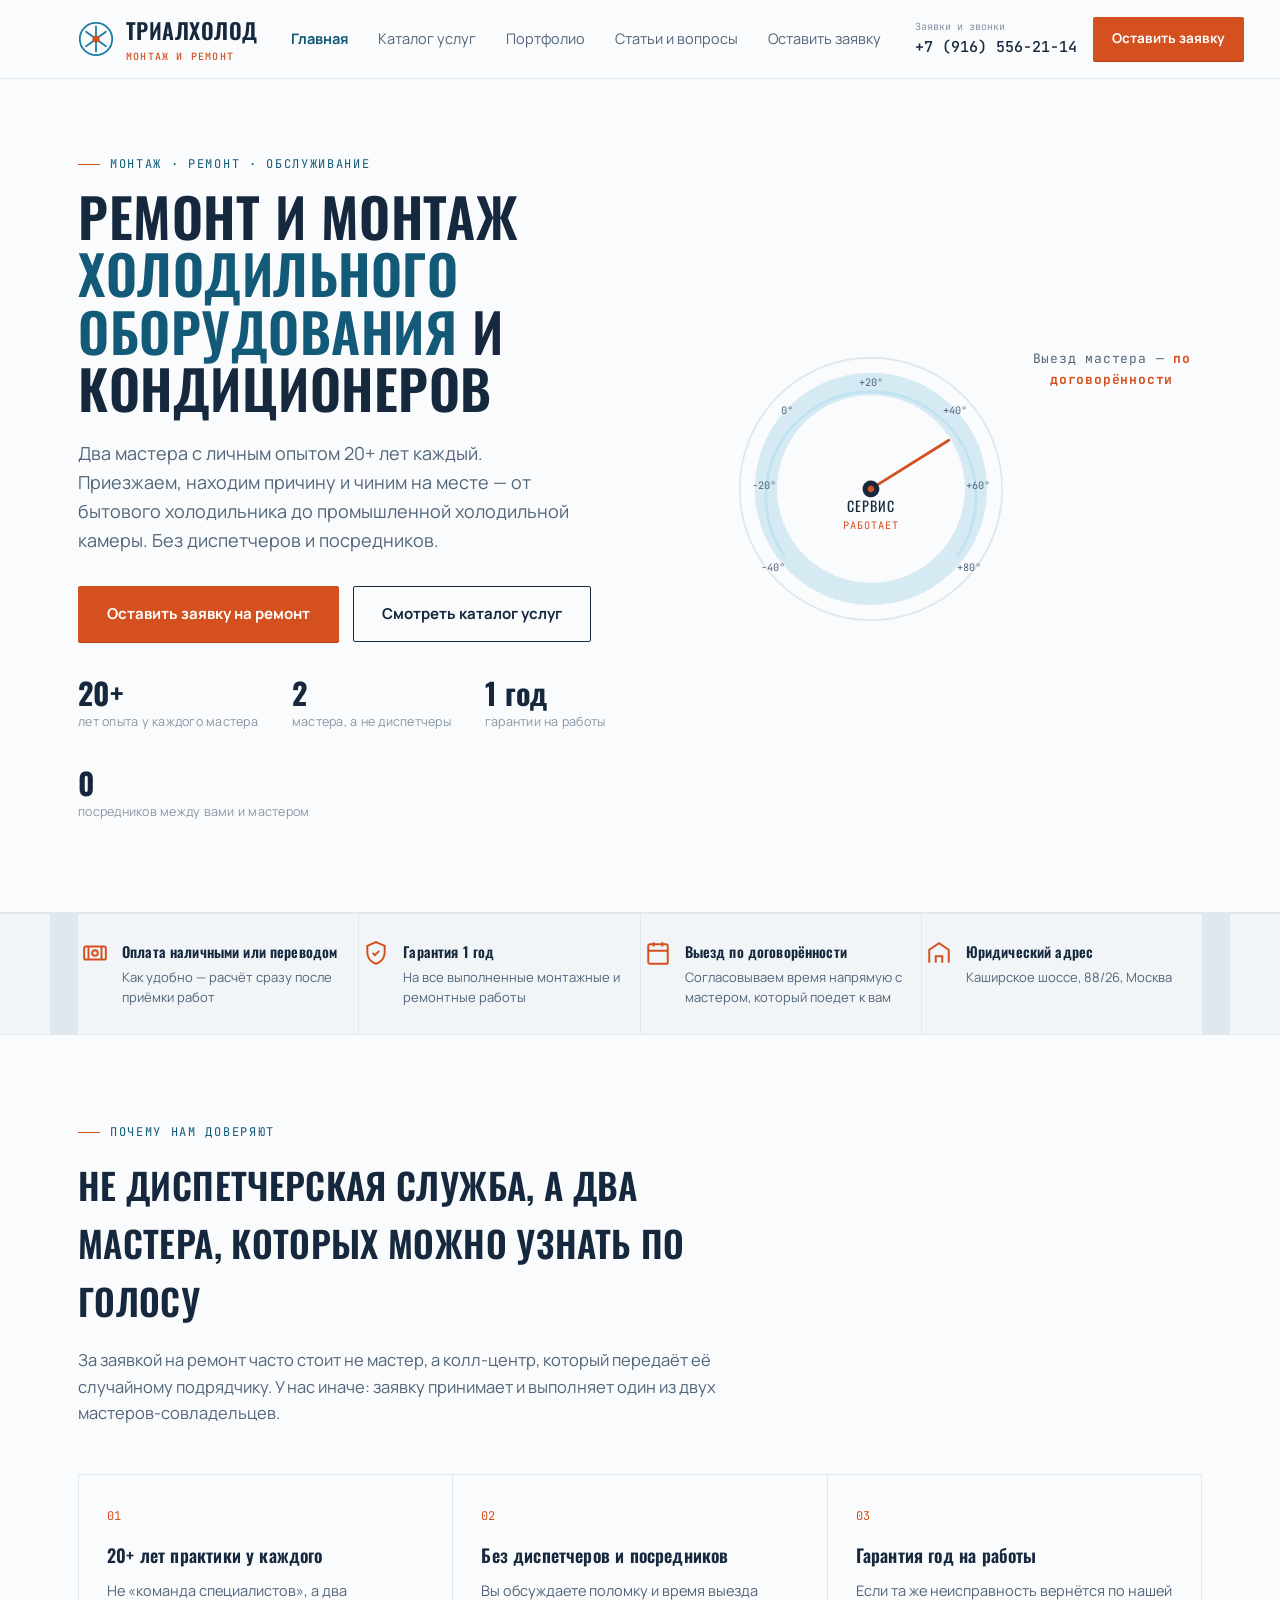
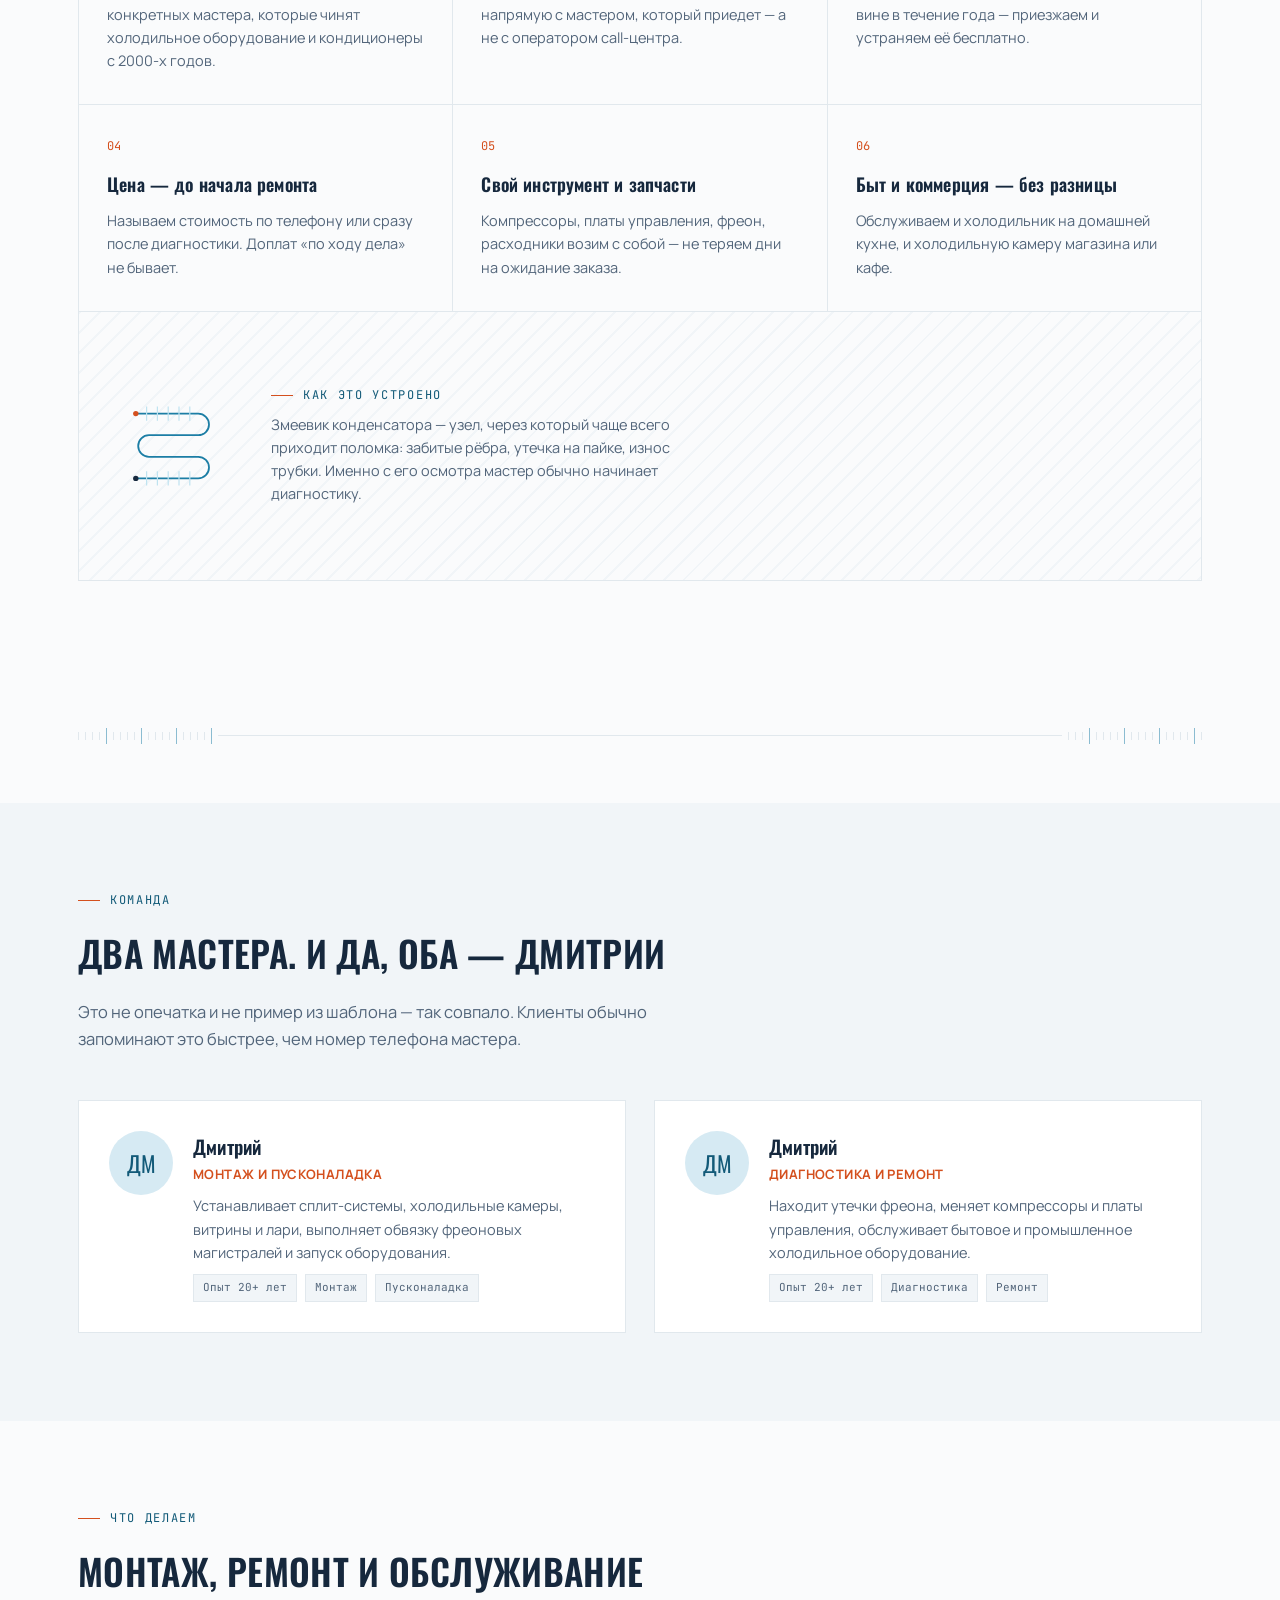
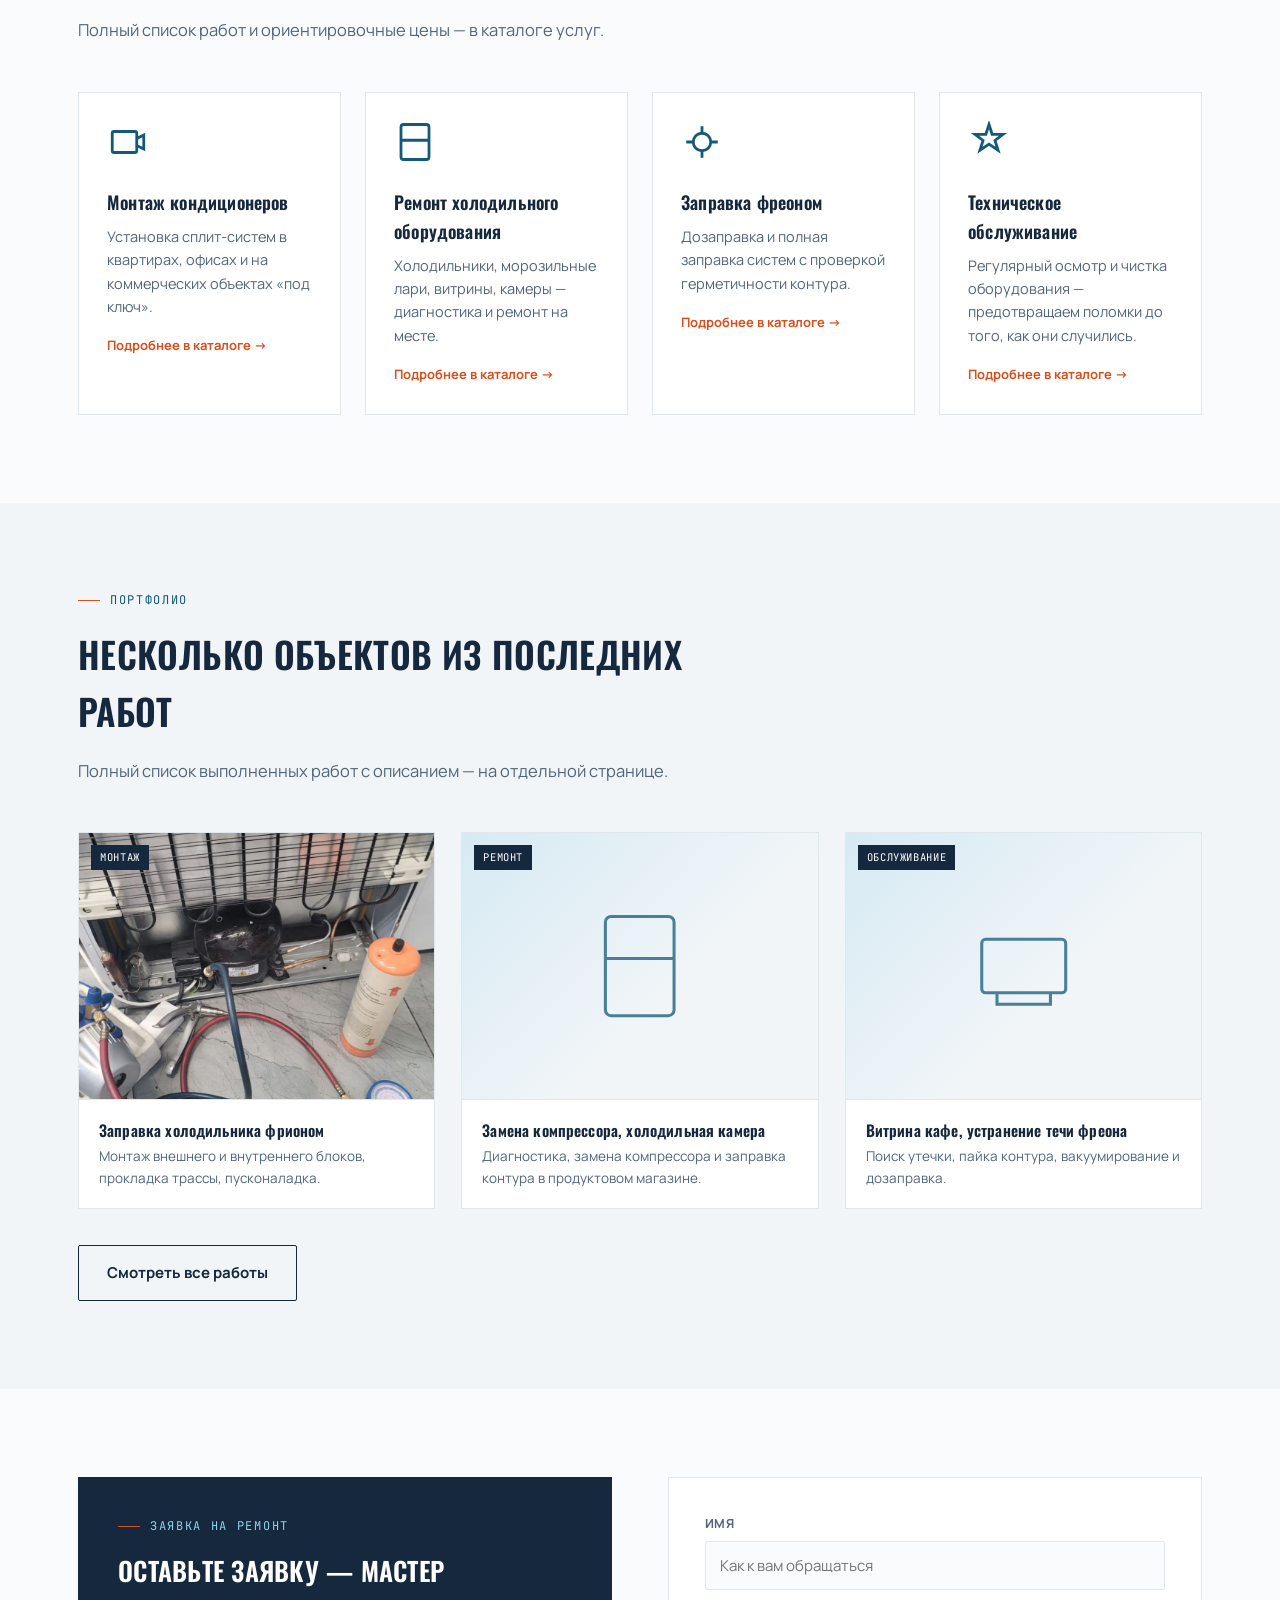
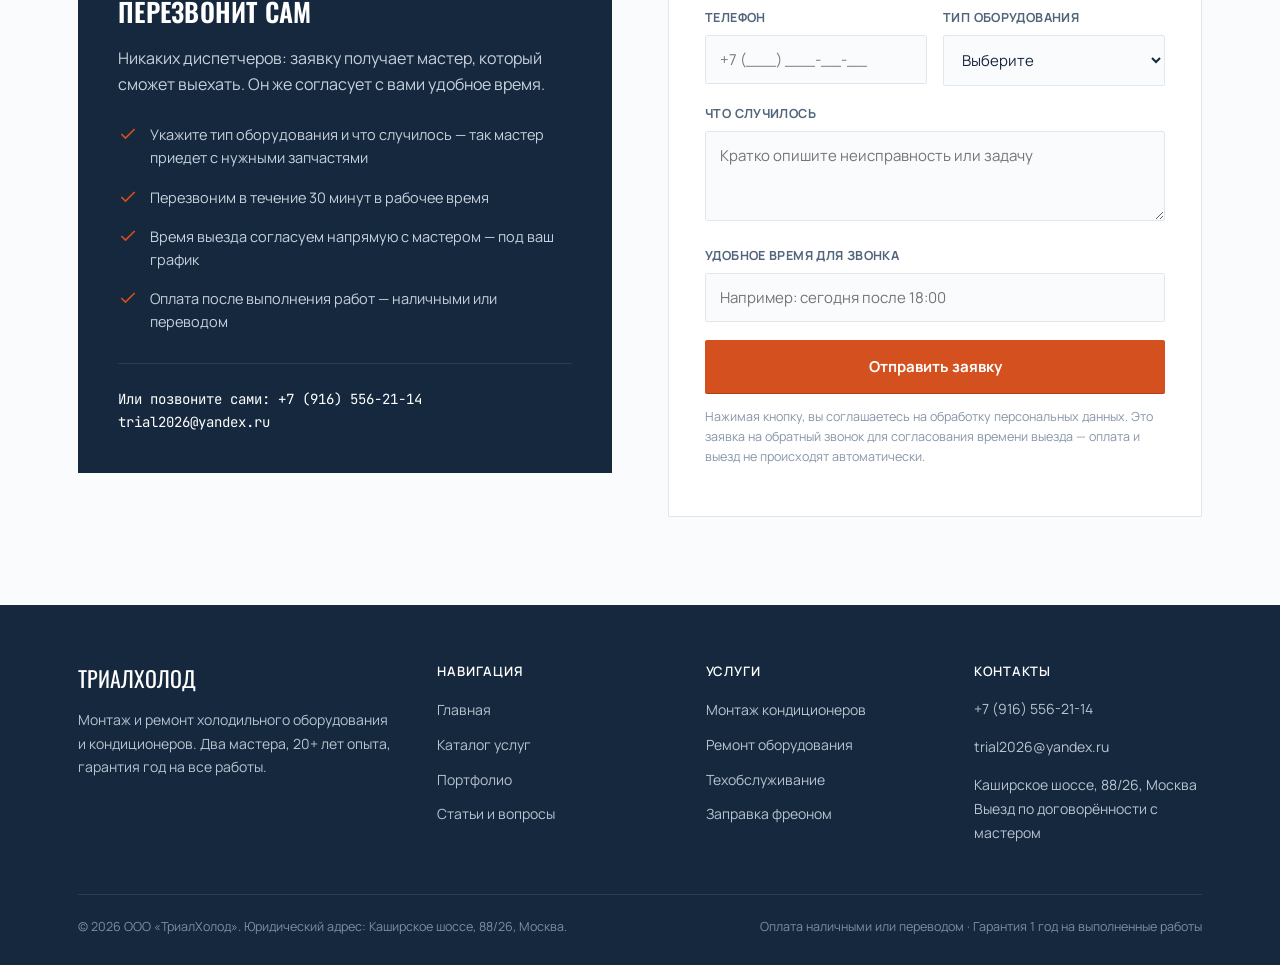
==== commit 8f074ffd: "Replace SVG with image in portfolio card" ====
--- a/index.html
+++ b/index.html
@@ -316,7 +316,7 @@
       <div class="portfolio-card">
         <div class="portfolio-media">
           <span class="portfolio-tag">Монтаж</span>
-          <svg viewBox="0 0 64 64" fill="none" stroke="currentColor" stroke-width="1.6"><rect x="8" y="14" width="34" height="24" rx="2"/><path d="M42 22l14-6v22l-14-6"/></svg>
+          <img src="заправка.jpg" alt="Заправка холодильника фреоном">
         </div>
         <div class="portfolio-body">
           <h4>Заправка холодильника фрионом</h4>
--- a/style.css
+++ b/style.css
@@ -397,6 +397,14 @@
   border-bottom:1px solid var(--line);
 }
 .portfolio-media svg{ width:46%; height:46%; color:var(--gauge-blue-dk); opacity:.75; }
+
+.portfolio-media img{
+  width:100%;
+  height:100%;
+  object-fit:cover;
+  display:block;
+}
+
 .portfolio-tag{
   position:absolute; top:12px; left:12px;
   font-family:var(--f-mono); font-size:10.5px; letter-spacing:.06em;
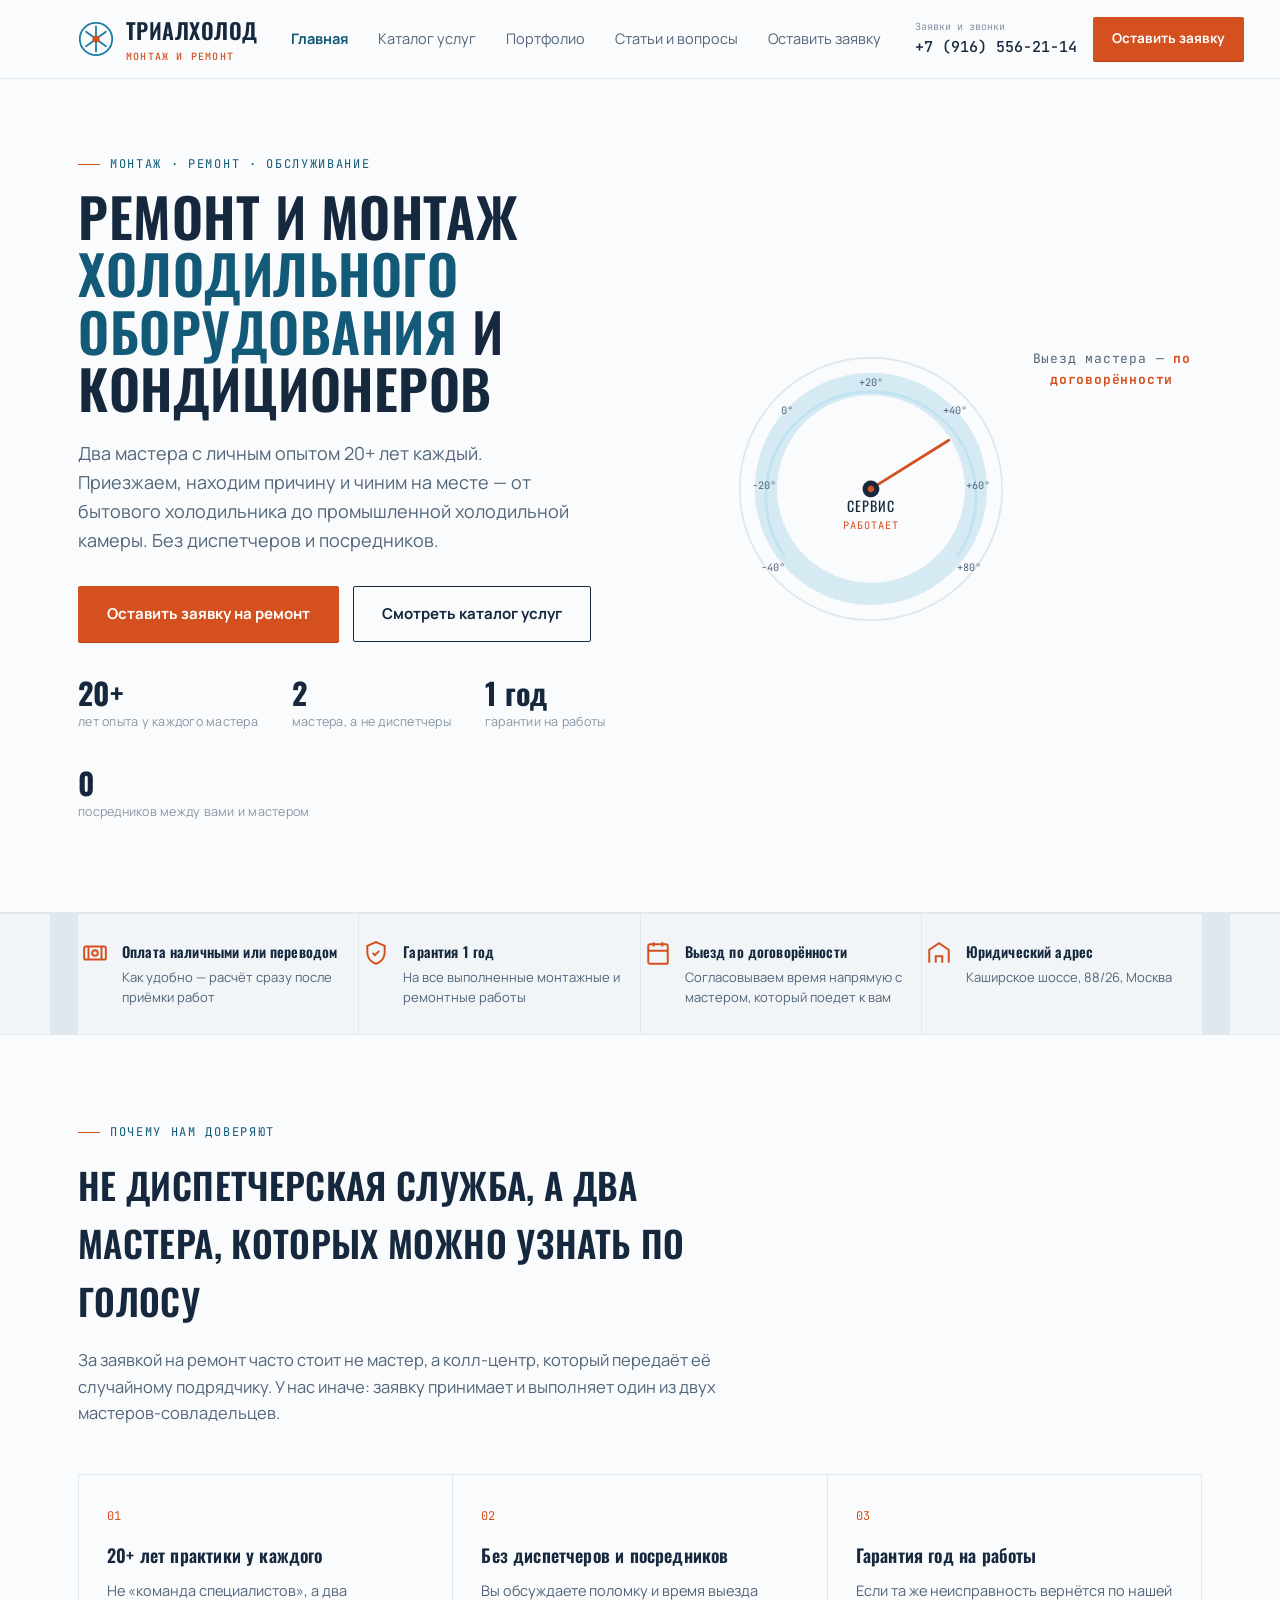
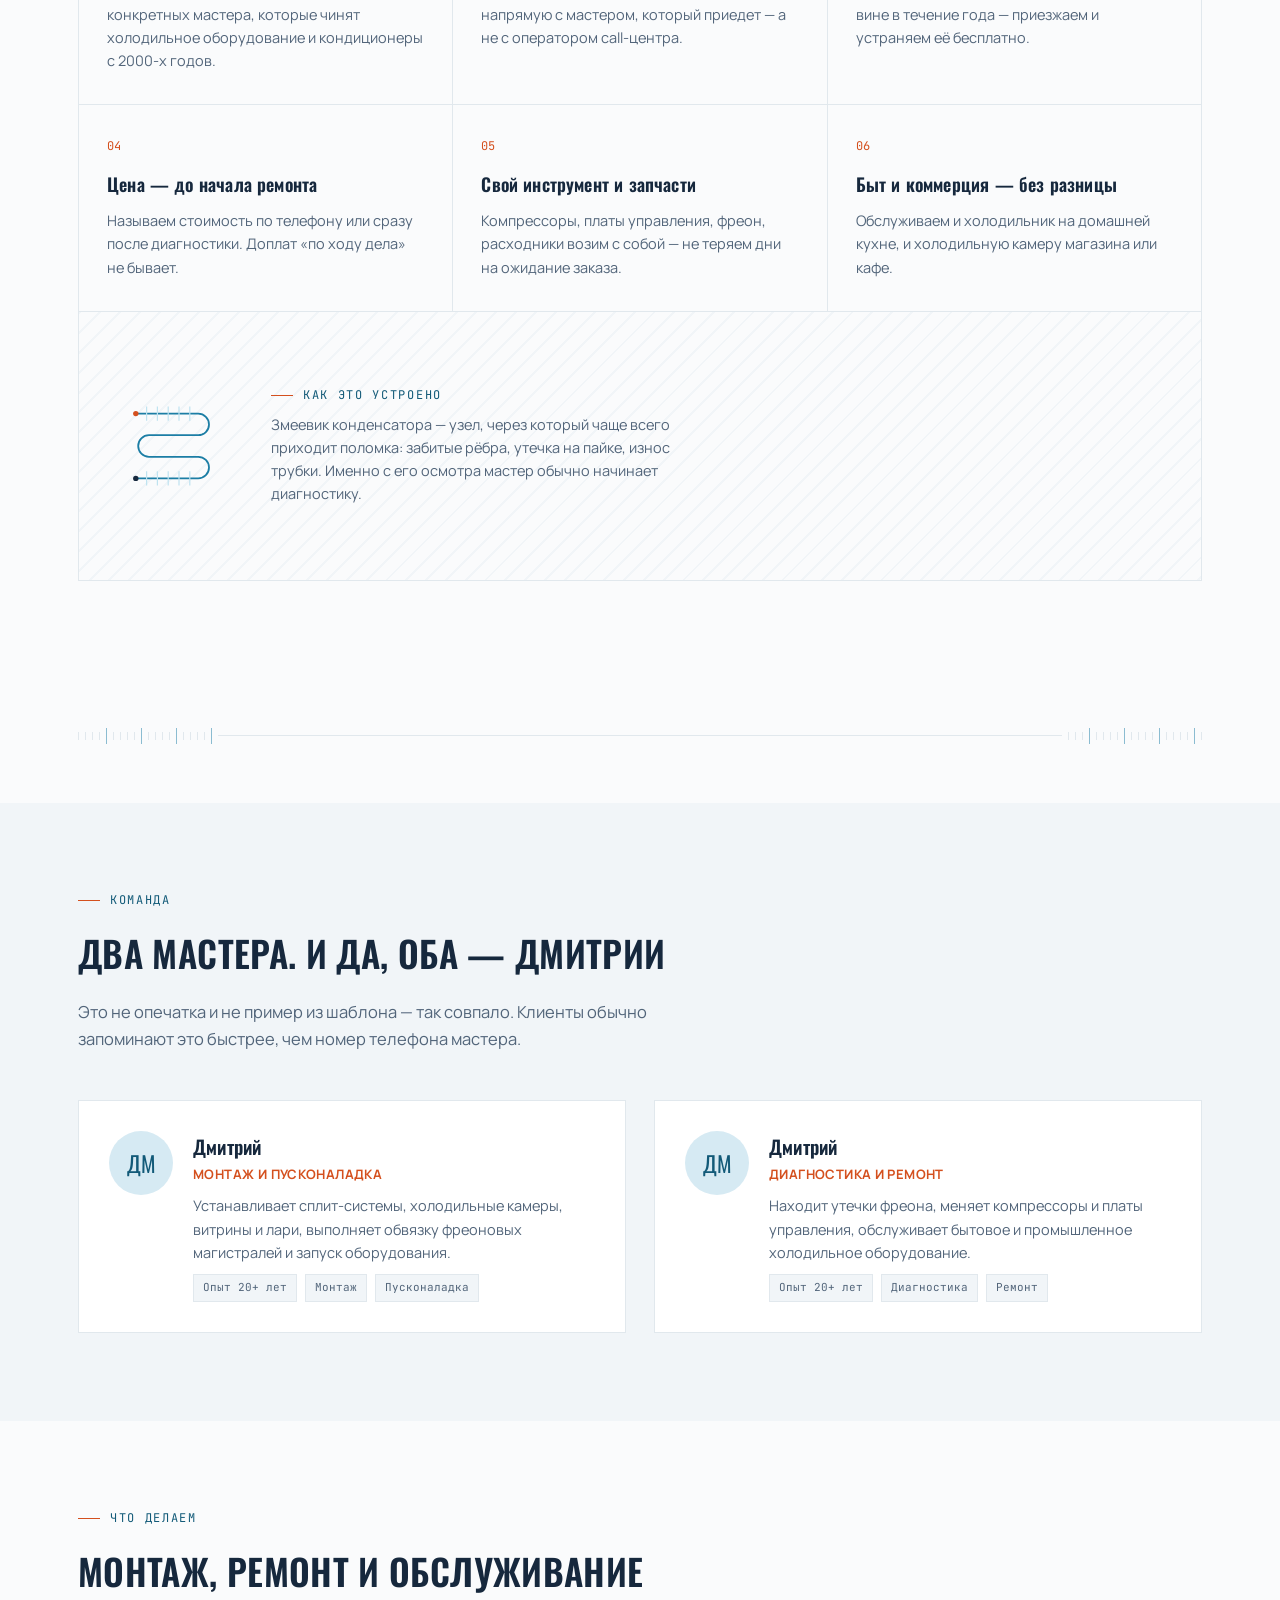
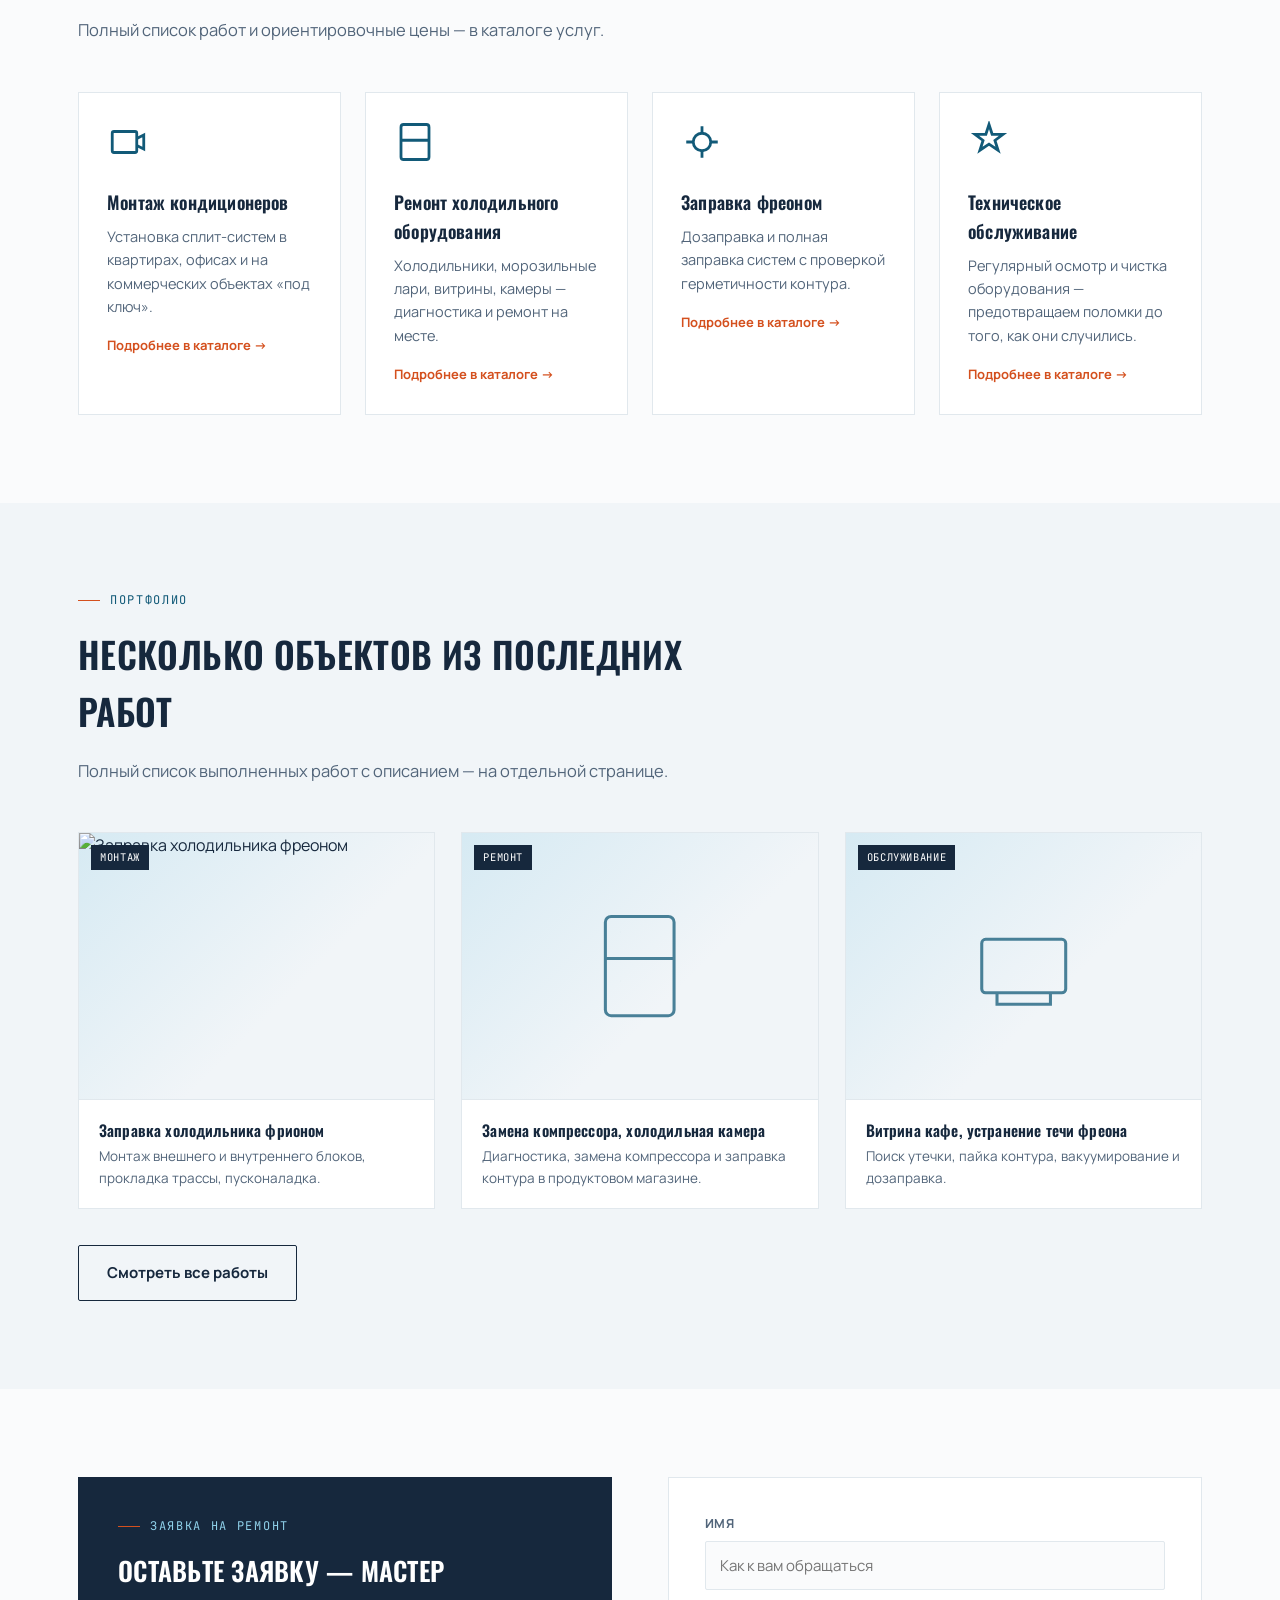
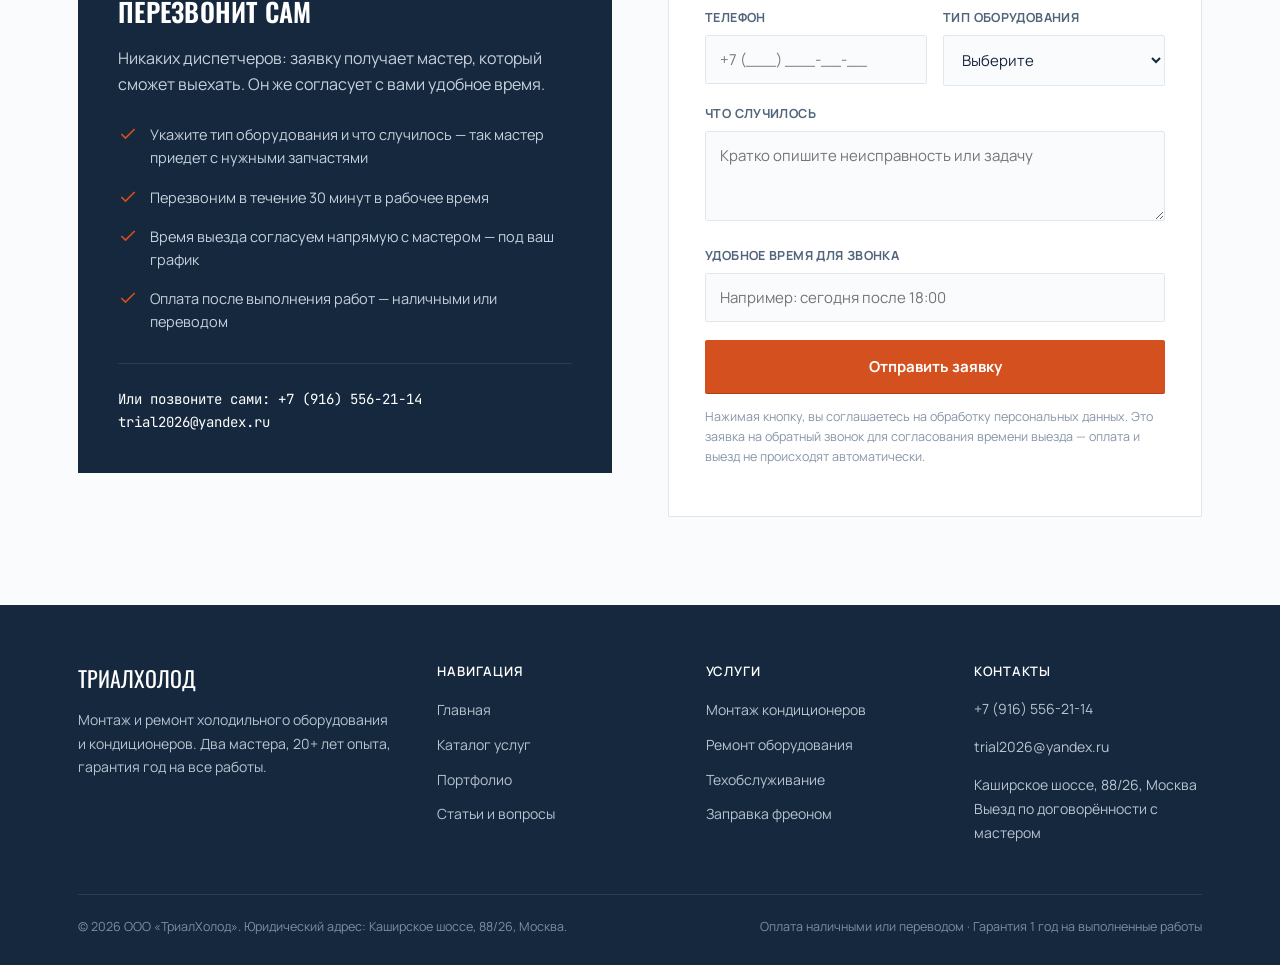
==== commit 287a740f: "Update image source in portfolio card" ====
--- a/index.html
+++ b/index.html
@@ -316,7 +316,7 @@
       <div class="portfolio-card">
         <div class="portfolio-media">
           <span class="portfolio-tag">Монтаж</span>
-          <img src="заправка.jpg" alt="Заправка холодильника фреоном">
+          <img src="z.jpg" alt="Заправка холодильника фреоном">
         </div>
         <div class="portfolio-body">
           <h4>Заправка холодильника фрионом</h4>
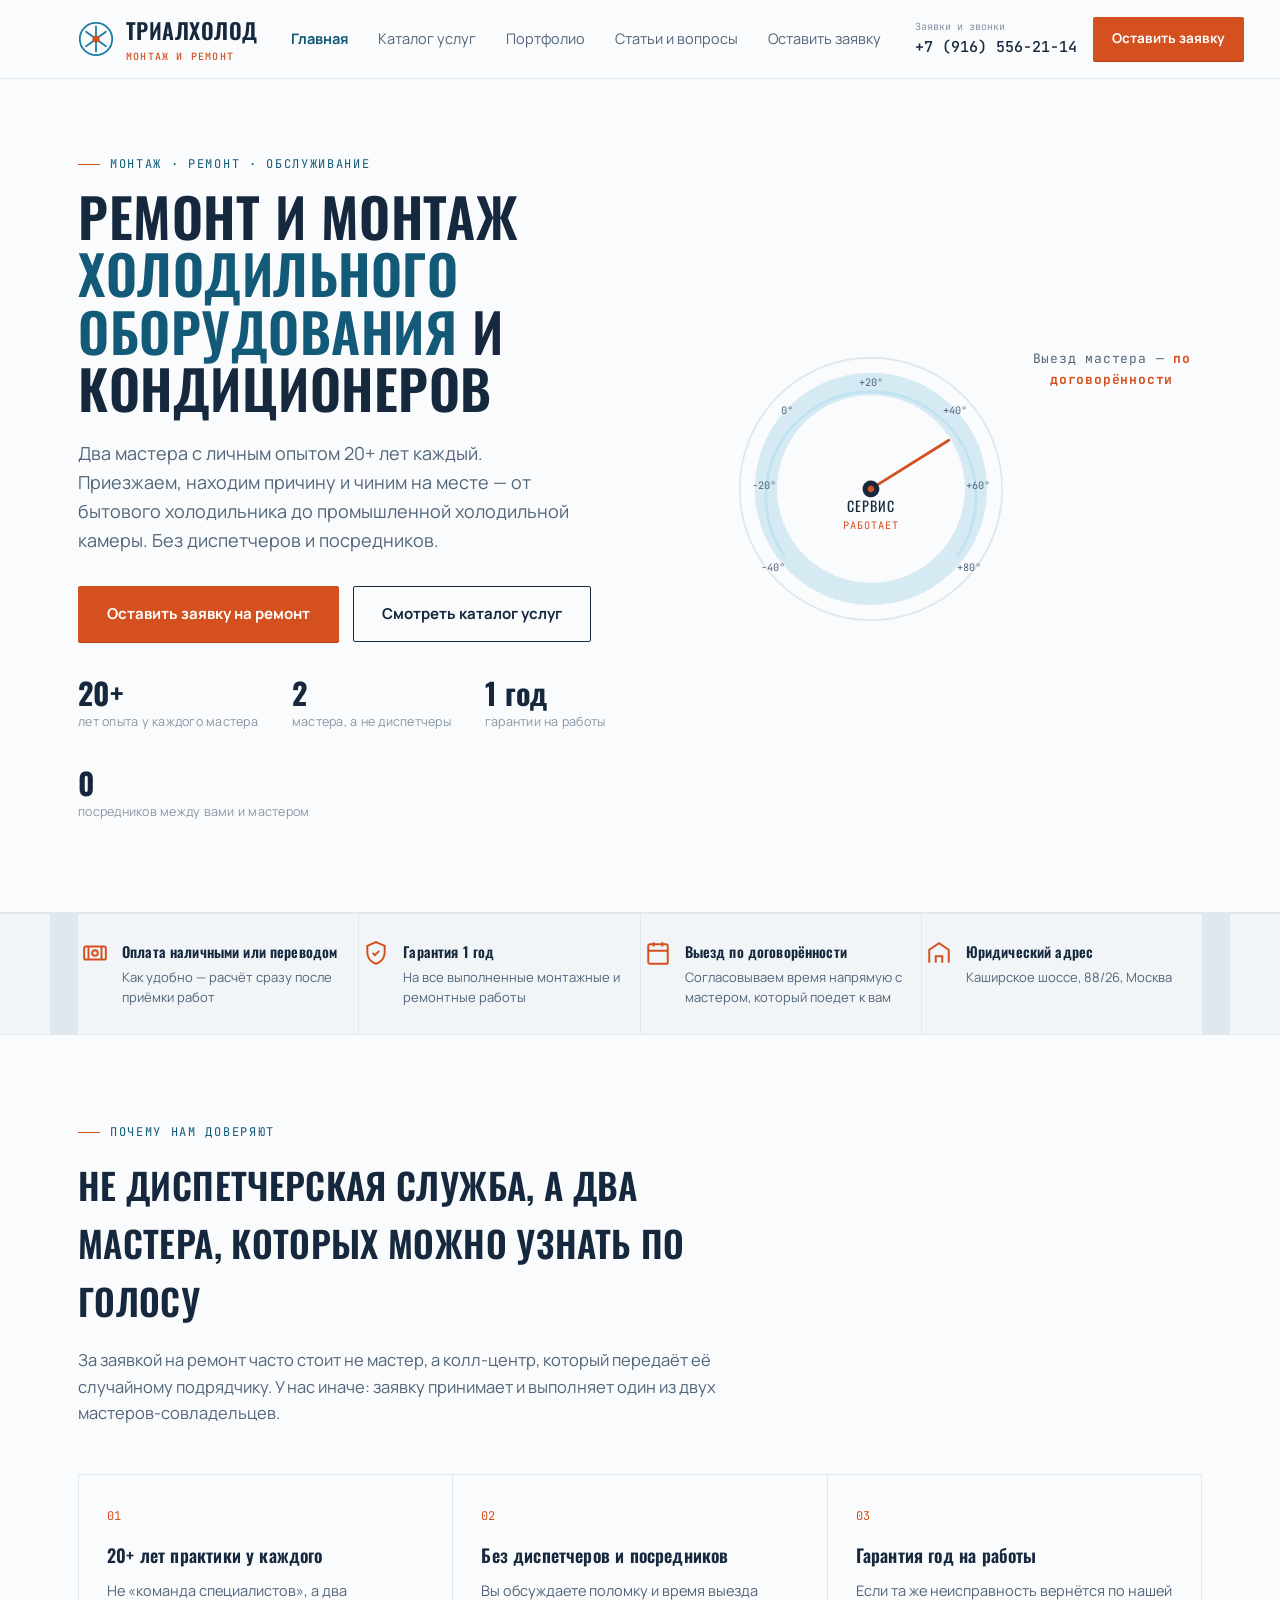
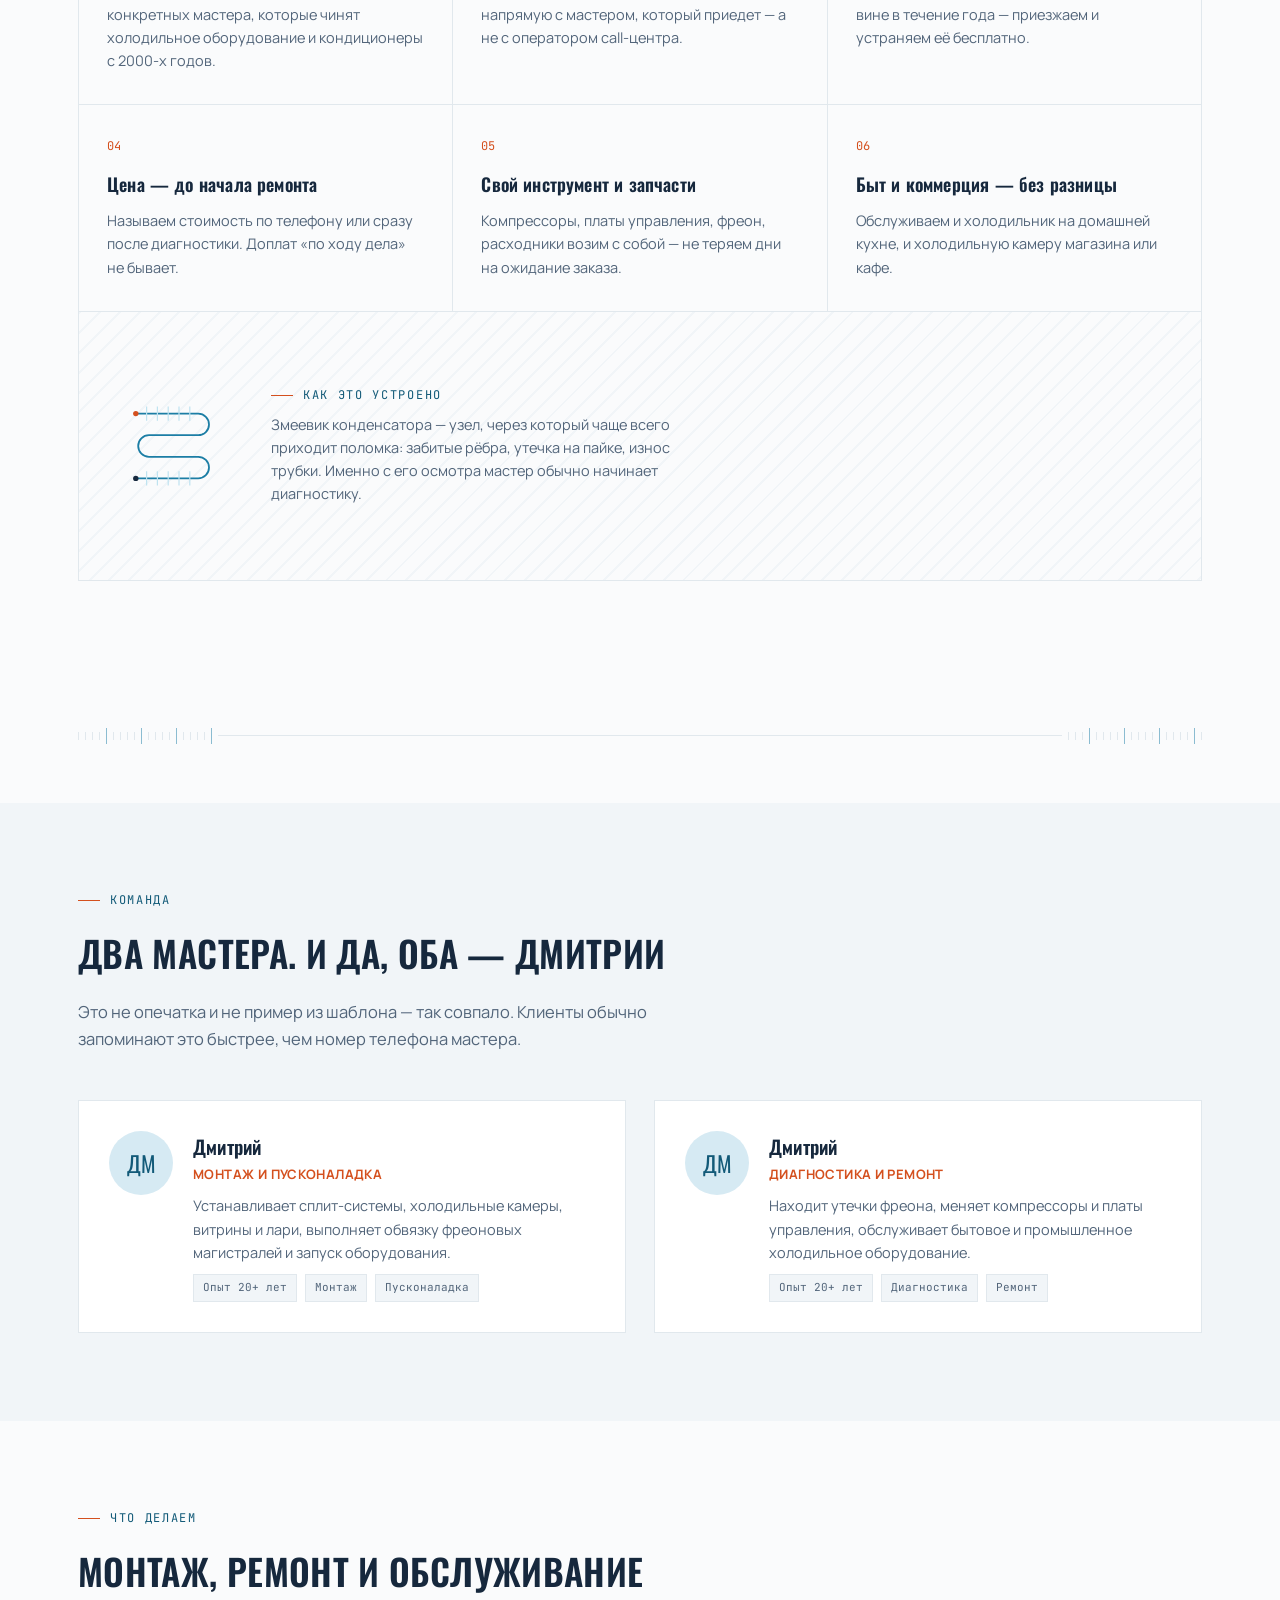
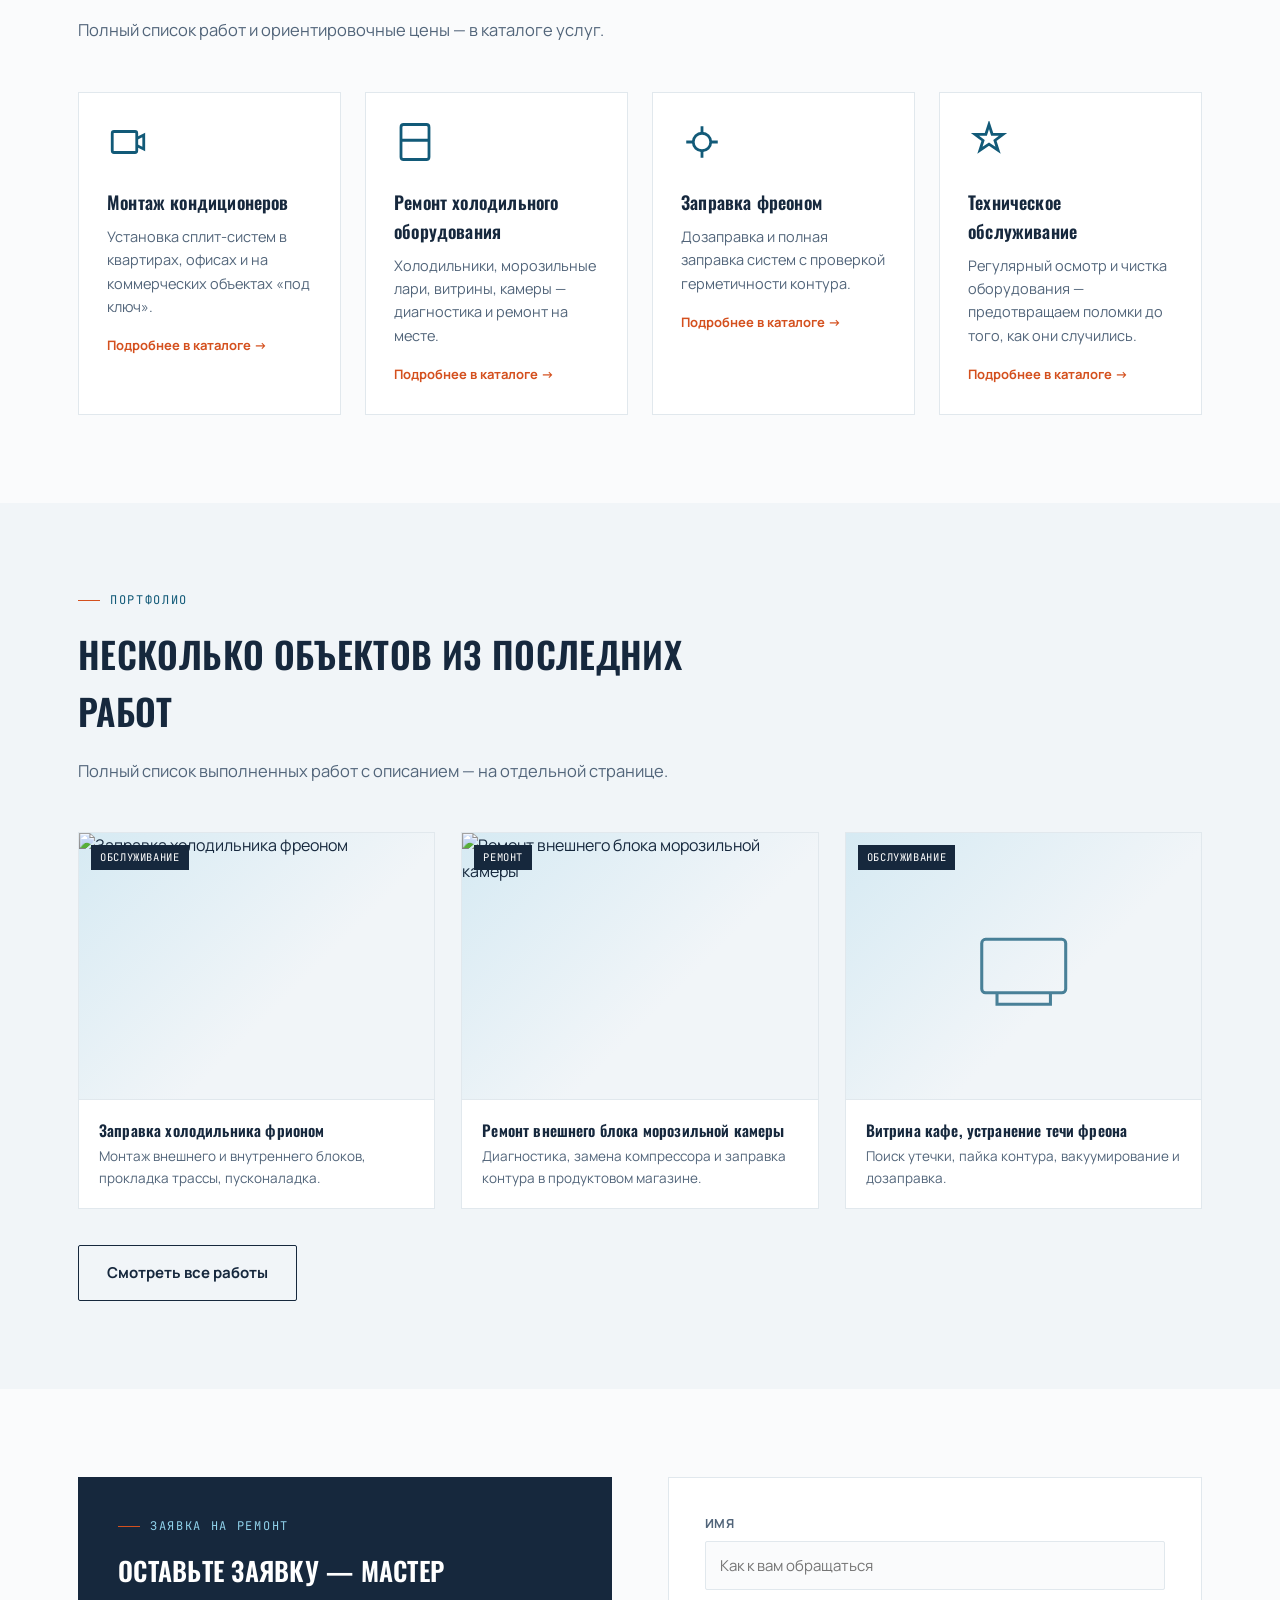
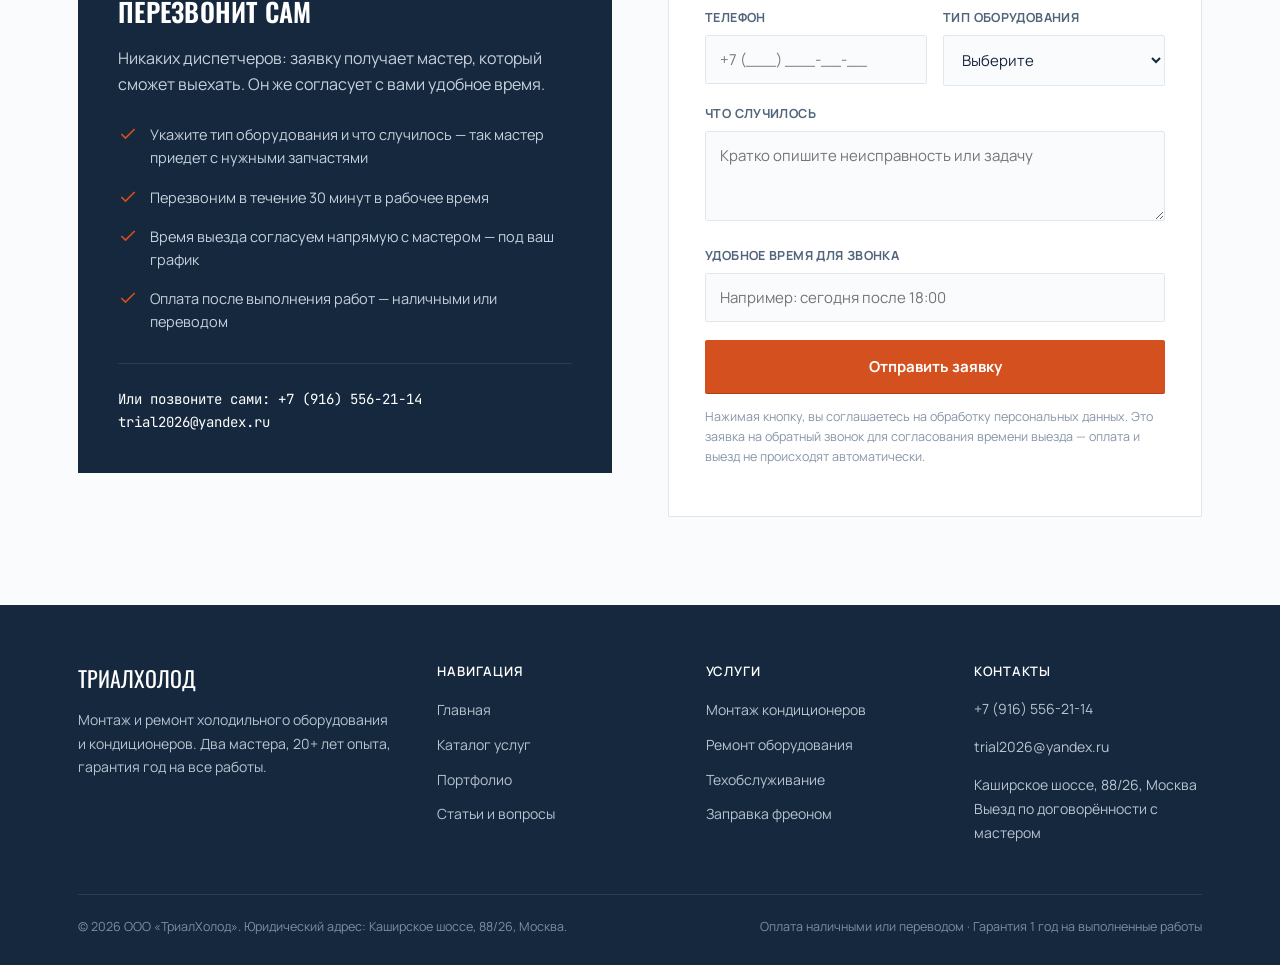
==== commit e4618c4b: "Update portfolio tags and descriptions in index.html" ====
--- a/index.html
+++ b/index.html
@@ -315,7 +315,7 @@
     <div class="portfolio-grid">
       <div class="portfolio-card">
         <div class="portfolio-media">
-          <span class="portfolio-tag">Монтаж</span>
+          <span class="portfolio-tag">Обслуживание</span>
           <img src="z.jpg" alt="Заправка холодильника фреоном">
         </div>
         <div class="portfolio-body">
@@ -326,10 +326,10 @@
       <div class="portfolio-card">
         <div class="portfolio-media">
           <span class="portfolio-tag">Ремонт</span>
-          <svg viewBox="0 0 64 64" fill="none" stroke="currentColor" stroke-width="1.6"><rect x="14" y="6" width="36" height="52" rx="3"/><path d="M14 28h36M22 14h.01M22 40h.01"/></svg>
+          <img src="v.jpg" alt="Ремонт внешнего блока морозильной камеры">
         </div>
         <div class="portfolio-body">
-          <h4>Замена компрессора, холодильная камера</h4>
+          <h4>Ремонт внешнего блока морозильной камеры</h4>
           <p>Диагностика, замена компрессора и заправка контура в продуктовом магазине.</p>
         </div>
       </div>
